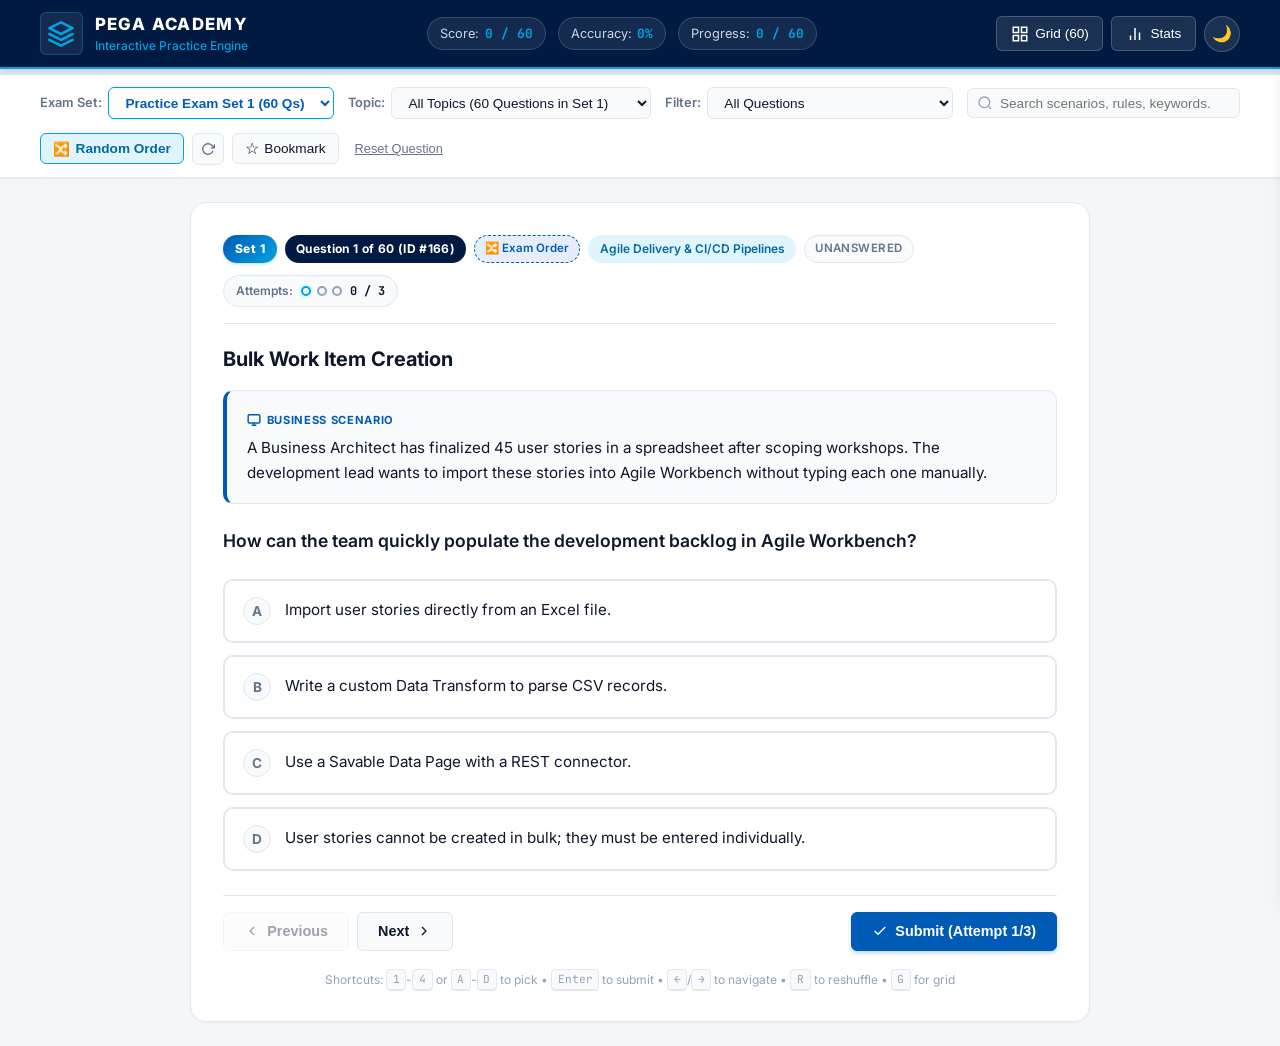
==== index.html @ 8a3ea4ff "feat: complete 240-question Pega practice exam engine with 4 mock sets and offline PWA support" ====
<!DOCTYPE html>
<html lang="en">
<head>
  <meta charset="UTF-8">
  <meta name="viewport" content="width=device-width, initial-scale=1.0">
  <title>Pega Academy Practice Exam - Interactive Scenarios & Knowledge Checks</title>
  <meta name="description" content="Interactive Pega Academy scenario-based practice questions with 3-attempt progressive feedback and detailed architectural explanations.">
  <meta name="theme-color" content="#001a41">
  <meta name="apple-mobile-web-app-capable" content="yes">
  <meta name="apple-mobile-web-app-status-bar-style" content="black-translucent">
  <meta name="apple-mobile-web-app-title" content="Pega Exam">
  <link rel="manifest" href="manifest.json">
  <link rel="icon" type="image/svg+xml" href="icons/icon.svg">
  <link rel="icon" type="image/png" sizes="192x192" href="icons/icon-192.png">
  <link rel="apple-touch-icon" href="icons/apple-touch-icon.png">
  <link rel="preconnect" href="https://fonts.googleapis.com">
  <link rel="preconnect" href="https://fonts.gstatic.com" crossorigin>
  <link href="https://fonts.googleapis.com/css2?family=Inter:wght@400;500;600;700;800&family=JetBrains+Mono:wght@500;600&display=swap" rel="stylesheet">
  <link rel="stylesheet" href="styles.css">
</head>
<body class="theme-light">
  <!-- Top Navigation Header -->
  <header class="app-header">
    <div class="header-container">
      <div class="brand">
        <div class="brand-logo">
          <svg width="28" height="28" viewBox="0 0 24 24" fill="none" stroke="currentColor" stroke-width="2.2" stroke-linecap="round" stroke-linejoin="round">
            <polygon points="12 2 2 7 12 12 22 7 12 2"></polygon>
            <polyline points="2 17 12 22 22 17"></polyline>
            <polyline points="2 12 12 17 22 12"></polyline>
          </svg>
        </div>
        <div class="brand-text">
          <span class="brand-title">PEGA ACADEMY</span>
          <span class="brand-subtitle">Interactive Practice Engine</span>
        </div>
      </div>

      <div class="header-center">
        <!-- Quick stats -->
        <div class="stat-pill" title="Total Score">
          <span class="stat-label">Score:</span>
          <span class="stat-value" id="header-score">0 / 0</span>
        </div>
        <div class="stat-pill" title="Accuracy Rate">
          <span class="stat-label">Accuracy:</span>
          <span class="stat-value" id="header-accuracy">0%</span>
        </div>
        <div class="stat-pill" title="Questions Answered">
          <span class="stat-label">Progress:</span>
          <span class="stat-value" id="header-progress">0 / 60</span>
        </div>
      </div>

      <div class="header-actions">
        <button id="btn-install-app" class="btn-icon btn-install-app" title="Install Pega Exam as App" style="display: none;">
          <svg width="18" height="18" viewBox="0 0 24 24" fill="none" stroke="currentColor" stroke-width="2">
            <path d="M21 15v4a2 2 0 0 1-2 2H5a2 2 0 0 1-2-2v-4"></path>
            <polyline points="7 10 12 15 17 10"></polyline>
            <line x1="12" y1="15" x2="12" y2="3"></line>
          </svg>
          <span class="btn-text">Install App</span>
        </button>

        <button id="btn-grid-toggle" class="btn-icon" title="View Question Grid (Navigator)">
          <svg width="18" height="18" viewBox="0 0 24 24" fill="none" stroke="currentColor" stroke-width="2">
            <rect x="3" y="3" width="7" height="7"></rect>
            <rect x="14" y="3" width="7" height="7"></rect>
            <rect x="14" y="14" width="7" height="7"></rect>
            <rect x="3" y="14" width="7" height="7"></rect>
          </svg>
          <span class="btn-text" id="grid-btn-text">Grid (60)</span>
        </button>

        <button id="btn-summary-toggle" class="btn-icon" title="View Scorecard & Mastery Breakdown">
          <svg width="18" height="18" viewBox="0 0 24 24" fill="none" stroke="currentColor" stroke-width="2">
            <path d="M18 20V10"></path>
            <path d="M12 20V4"></path>
            <path d="M6 20v-6"></path>
          </svg>
          <span class="btn-text">Stats</span>
        </button>

        <button id="btn-theme-toggle" class="btn-icon-circle" title="Toggle Dark/Light Mode">
          <span id="theme-icon">🌙</span>
        </button>
      </div>
    </div>
  </header>

  <!-- Progress Bar Strip -->
  <div class="progress-strip-wrapper">
    <div class="progress-bar-container">
      <div class="progress-segment correct" id="pbar-correct" style="width: 0%"></div>
      <div class="progress-segment in-progress" id="pbar-in-progress" style="width: 0%"></div>
      <div class="progress-segment revealed" id="pbar-revealed" style="width: 0%"></div>
    </div>
  </div>

  <!-- Filter & Controls Toolbar -->
  <div class="toolbar-section">
    <div class="toolbar-container">
      <div class="filter-group exam-set-filter-group">
        <label for="exam-set-select" class="filter-label">Exam Set:</label>
        <select id="exam-set-select" class="dropdown-filter exam-set-dropdown" title="Select between 4 balanced 60-question mock exams or all 240 questions">
          <option value="1">Practice Exam Set 1 (60 Qs)</option>
          <option value="2">Practice Exam Set 2 (60 Qs)</option>
          <option value="3">Practice Exam Set 3 (60 Qs)</option>
          <option value="4">Practice Exam Set 4 (60 Qs)</option>
          <option value="all">All Practice Bank (240 Qs)</option>
        </select>
      </div>

      <div class="filter-group">
        <label for="category-select" class="filter-label">Topic:</label>
        <select id="category-select" class="dropdown-filter">
          <option value="all">All Topics (60 Questions)</option>
        </select>
      </div>

      <div class="filter-group">
        <label for="status-filter" class="filter-label">Filter:</label>
        <select id="status-filter" class="dropdown-filter">
          <option value="all">All Questions</option>
          <option value="unanswered">Unanswered</option>
          <option value="in_progress">In Progress (Attempts remaining)</option>
          <option value="correct">Solved Correctly</option>
          <option value="revealed">Revealed (3 Failed Attempts)</option>
          <option value="bookmarked">Bookmarked (★)</option>
        </select>
      </div>

      <div class="search-box">
        <svg class="search-icon" width="16" height="16" viewBox="0 0 24 24" fill="none" stroke="currentColor" stroke-width="2">
          <circle cx="11" cy="11" r="8"></circle>
          <line x1="21" y1="21" x2="16.65" y2="16.65"></line>
        </svg>
        <input type="text" id="search-input" placeholder="Search scenarios, rules, keywords...">
        <button id="search-clear" class="btn-clear" style="display: none;">&times;</button>
      </div>

      <div class="toolbar-buttons">
        <button id="btn-shuffle-toggle" class="btn-shuffle active" title="Toggle between Random Exam Order and Original Topic Order">
          <span class="shuffle-icon">🔀</span> <span id="shuffle-btn-text">Random Order</span>
        </button>
        <button id="btn-reshuffle" class="btn-reshuffle" title="Generate a fresh random exam order">
          <svg width="14" height="14" viewBox="0 0 24 24" fill="none" stroke="currentColor" stroke-width="2.3">
            <polyline points="23 4 23 10 17 10"></polyline>
            <path d="M20.49 15a9 9 0 1 1-2.12-9.36L23 10"></path>
          </svg>
        </button>
        <button id="btn-bookmark" class="btn-bookmark" title="Bookmark this question for review">
          <span class="bookmark-star">☆</span> Bookmark
        </button>
        <button id="btn-reset-q" class="btn-text-only" title="Reset this question's attempts">
          Reset Question
        </button>
      </div>
    </div>
  </div>

  <!-- Main Question Content Area -->
  <main class="main-content">
    <div class="content-container">

      <!-- Question Card -->
      <article class="question-card" id="question-card">
        <!-- Question Meta Header -->
        <div class="card-meta-header">
          <div class="meta-left">
            <span class="set-badge" id="q-set-badge">Set 1</span>
            <span class="q-badge" id="q-index-badge">Question 1 of 60</span>
            <span class="order-badge" id="q-order-badge" title="Current Ordering Mode">🔀 Exam Order</span>
            <span class="category-pill" id="q-category-pill">Pega Modularity</span>
            <span class="status-pill status-unanswered" id="q-status-pill">Unanswered</span>
          </div>

          <div class="meta-right">
            <!-- Attempts Counter Component -->
            <div class="attempts-tracker" id="attempts-tracker" title="You have up to 3 attempts before the correct answer is revealed">
              <span class="attempts-text">Attempts:</span>
              <div class="attempts-dots">
                <span class="dot" id="dot-1" title="Attempt 1"></span>
                <span class="dot" id="dot-2" title="Attempt 2"></span>
                <span class="dot" id="dot-3" title="Attempt 3"></span>
              </div>
              <span class="attempts-count-text" id="attempts-count-text">0 / 3</span>
            </div>
          </div>
        </div>

        <!-- Scenario Title -->
        <h2 class="scenario-title" id="scenario-title">Scenario 1: Business Logic Update</h2>

        <!-- Scenario Context Box (if available) -->
        <div class="scenario-box" id="scenario-box">
          <div class="scenario-badge">
            <svg width="14" height="14" viewBox="0 0 24 24" fill="none" stroke="currentColor" stroke-width="2.5">
              <rect x="2" y="3" width="20" height="14" rx="2" ry="2"></rect>
              <line x1="8" y1="21" x2="16" y2="21"></line>
              <line x1="12" y1="17" x2="12" y2="21"></line>
            </svg>
            BUSINESS SCENARIO
          </div>
          <p class="scenario-text" id="scenario-text"></p>
        </div>

        <!-- Question Text -->
        <div class="question-prompt-box">
          <p class="question-text" id="question-text"></p>
        </div>

        <!-- Options Container -->
        <div class="options-container" id="options-container">
          <!-- Dynamic Option Cards generated by JS -->
        </div>

        <!-- Feedback Banner Area (Shown after submit) -->
        <div class="feedback-banner" id="feedback-banner" style="display: none;">
          <div class="feedback-icon" id="feedback-icon"></div>
          <div class="feedback-content">
            <div class="feedback-title" id="feedback-title"></div>
            <div class="feedback-message" id="feedback-message"></div>
          </div>
        </div>

        <!-- Explanation Card (Shown on correct or after 3 failed attempts) -->
        <div class="explanation-card" id="explanation-card" style="display: none;">
          <div class="explanation-header">
            <div class="explanation-badge">
              <svg width="16" height="16" viewBox="0 0 24 24" fill="none" stroke="currentColor" stroke-width="2">
                <circle cx="12" cy="12" r="10"></circle>
                <line x1="12" y1="16" x2="12" y2="12"></line>
                <line x1="12" y1="8" x2="12.01" y2="8"></line>
              </svg>
              PEGA CONCEPT & EXAM EXPLANATION
            </div>
            <div class="correct-answer-pill" id="exp-correct-answer-pill">
              <strong>Correct Answer:</strong> <span id="exp-correct-answer-text"></span>
            </div>
          </div>
          <div class="explanation-body">
            <p id="explanation-text"></p>
          </div>
        </div>

        <!-- Bottom Action Bar -->
        <div class="card-footer-actions">
          <div class="footer-left">
            <button id="btn-prev" class="btn btn-secondary">
              <svg width="16" height="16" viewBox="0 0 24 24" fill="none" stroke="currentColor" stroke-width="2">
                <polyline points="15 18 9 12 15 6"></polyline>
              </svg>
              Previous
            </button>
            <button id="btn-next" class="btn btn-secondary">
              Next
              <svg width="16" height="16" viewBox="0 0 24 24" fill="none" stroke="currentColor" stroke-width="2">
                <polyline points="9 18 15 12 9 6"></polyline>
              </svg>
            </button>
          </div>

          <div class="footer-right">
            <button id="btn-submit" class="btn btn-primary">
              <svg width="16" height="16" viewBox="0 0 24 24" fill="none" stroke="currentColor" stroke-width="2">
                <polyline points="20 6 9 17 4 12"></polyline>
              </svg>
              Submit Answer
            </button>
          </div>
        </div>

        <!-- Keyboard Hint -->
        <div class="keyboard-hint">
          <span>Shortcuts: <kbd>1</kbd>-<kbd>4</kbd> or <kbd>A</kbd>-<kbd>D</kbd> to pick &bull; <kbd>Enter</kbd> to submit &bull; <kbd>&larr;</kbd>/<kbd>&rarr;</kbd> to navigate &bull; <kbd>R</kbd> to reshuffle &bull; <kbd>G</kbd> for grid</span>
        </div>
      </article>

    </div>
  </main>

  <!-- Question Grid Drawer (Navigator) -->
  <div class="drawer-backdrop" id="drawer-backdrop"></div>
  <aside class="question-drawer" id="question-drawer">
    <div class="drawer-header">
      <div class="drawer-title-group">
        <h3>Question Navigator</h3>
        <span class="drawer-count" id="drawer-filter-count">Showing 60 of 60</span>
      </div>
      <button class="drawer-close" id="drawer-close">&times;</button>
    </div>

    <!-- Quick Legend -->
    <div class="drawer-legend">
      <span class="legend-item"><span class="legend-dot unanswered"></span> Unanswered</span>
      <span class="legend-item"><span class="legend-dot in-progress"></span> In Progress</span>
      <span class="legend-item"><span class="legend-dot correct"></span> Correct</span>
      <span class="legend-item"><span class="legend-dot revealed"></span> Revealed (3 failed)</span>
      <span class="legend-item"><span class="legend-dot bookmarked"></span> Bookmarked</span>
    </div>

    <!-- Drawer Filter Tabs -->
    <div class="drawer-tabs">
      <button class="tab-btn active" data-tab="all">All</button>
      <button class="tab-btn" data-tab="unanswered">Unanswered</button>
      <button class="tab-btn" data-tab="correct">Correct</button>
      <button class="tab-btn" data-tab="revealed">Revealed</button>
      <button class="tab-btn" data-tab="bookmarked">Bookmarked</button>
    </div>

    <!-- Grid Container -->
    <div class="grid-scroll-area">
      <div class="questions-grid" id="questions-grid">
        <!-- 212 buttons rendered by JS -->
      </div>
    </div>
  </aside>

  <!-- Scorecard / Stats Modal -->
  <div class="modal-backdrop" id="modal-backdrop" style="display: none;">
    <div class="modal-card">
      <div class="modal-header">
        <h3>Exam Performance & Topic Mastery</h3>
        <button class="modal-close" id="modal-close">&times;</button>
      </div>

      <div class="modal-body">
        <!-- Big Stat Cards -->
        <div class="stats-overview-grid">
          <div class="overview-card total">
            <span class="num" id="stat-total-q">60</span>
            <span class="lbl" id="stat-total-lbl">Set 1 Questions</span>
          </div>
          <div class="overview-card correct-1">
            <span class="num" id="stat-first-try">0</span>
            <span class="lbl">Mastered (1st Try)</span>
          </div>
          <div class="overview-card correct-2">
            <span class="num" id="stat-subseq-try">0</span>
            <span class="lbl">Solved (2nd/3rd Try)</span>
          </div>
          <div class="overview-card revealed">
            <span class="num" id="stat-revealed">0</span>
            <span class="lbl">Revealed (3 Failed)</span>
          </div>
        </div>

        <!-- Exam Set Pass/Fail Banner -->
        <div class="exam-status-card" id="exam-status-card">
          <div class="exam-status-left">
            <span class="exam-status-tag" id="exam-status-tag">Practice Exam Status</span>
            <h4 class="exam-status-title" id="exam-status-title">Passing Target: 65% (39 / 60 Correct)</h4>
            <p class="exam-status-desc" id="exam-status-desc">Score 39 or more correct answers to meet standard Pega certification passing threshold.</p>
          </div>
          <div class="exam-status-badge" id="exam-status-badge">In Progress</div>
        </div>

        <!-- 4-Set Exam Performance Matrix -->
        <div class="sets-performance-section">
          <h4>4 Practice Exam Sets Overview</h4>
          <div class="sets-matrix-grid" id="sets-matrix-grid">
            <!-- Dynamically populated Set 1, 2, 3, 4 cards -->
          </div>
        </div>

        <!-- Topic Mastery Table -->
        <div class="topic-mastery-section">
          <h4>Performance by Pega Knowledge Area</h4>
          <div class="topic-list" id="topic-mastery-list">
            <!-- Rendered by JS -->
          </div>
        </div>

        <!-- Modal Actions -->
        <div class="modal-actions-footer">
          <button id="btn-reset-all" class="btn btn-danger">Reset All Progress</button>
          <button id="btn-close-modal" class="btn btn-secondary">Close</button>
        </div>
      </div>
    </div>
  </div>

  <!-- Notification Toast -->
  <div class="toast-container" id="toast-container"></div>

  <!-- Load Questions Data and App Logic -->
  <script src="data.js"></script>
  <script src="app.js"></script>
</body>
</html>
---- styles.css ----
/* Pega Academy Practice Exam - Modern Design System */
:root {
  --pega-navy: #001a41;
  --pega-blue: #005bb7;
  --pega-blue-hover: #004691;
  --pega-cyan: #00a3e0;
  --pega-cyan-soft: #e0f4fc;
  --accent-green: #10b981;
  --accent-green-soft: #d1fae5;
  --accent-green-border: #34d399;
  --accent-amber: #f59e0b;
  --accent-amber-soft: #fef3c7;
  --accent-amber-border: #fcd34d;
  --accent-red: #ef4444;
  --accent-red-soft: #fee2e2;
  --accent-red-border: #fca5a5;

  --bg-page: #f4f6fa;
  --bg-card: #ffffff;
  --bg-subtle: #f8fafc;
  --border-subtle: #e2e8f0;
  --border-focus: #005bb7;

  --text-main: #0f172a;
  --text-muted: #64748b;
  --text-light: #94a3b8;
  --text-inverse: #ffffff;

  --shadow-sm: 0 1px 2px 0 rgb(0 0 0 / 0.05);
  --shadow-md: 0 4px 6px -1px rgb(0 0 0 / 0.08), 0 2px 4px -2px rgb(0 0 0 / 0.06);
  --shadow-lg: 0 10px 15px -3px rgb(0 0 0 / 0.1), 0 4px 6px -4px rgb(0 0 0 / 0.08);

  --radius-sm: 6px;
  --radius-md: 10px;
  --radius-lg: 16px;
  --radius-full: 9999px;
  --transition: all 0.2s cubic-bezier(0.4, 0, 0.2, 1);
}

body.theme-dark {
  --pega-navy: #0b1120;
  --pega-blue: #2563eb;
  --pega-blue-hover: #3b82f6;
  --pega-cyan: #38bdf8;
  --pega-cyan-soft: rgba(56, 189, 248, 0.12);
  --accent-green: #10b981;
  --accent-green-soft: rgba(16, 185, 129, 0.15);
  --accent-green-border: rgba(16, 185, 129, 0.4);
  --accent-amber: #fbbf24;
  --accent-amber-soft: rgba(251, 191, 36, 0.15);
  --accent-amber-border: rgba(251, 191, 36, 0.4);
  --accent-red: #f87171;
  --accent-red-soft: rgba(248, 113, 113, 0.15);
  --accent-red-border: rgba(248, 113, 113, 0.4);

  --bg-page: #0f172a;
  --bg-card: #1e293b;
  --bg-subtle: #192233;
  --border-subtle: #334155;
  --border-focus: #38bdf8;

  --text-main: #f8fafc;
  --text-muted: #94a3b8;
  --text-light: #64748b;
  --text-inverse: #ffffff;

  --shadow-sm: 0 1px 3px 0 rgb(0 0 0 / 0.4);
  --shadow-md: 0 4px 8px -1px rgb(0 0 0 / 0.5);
  --shadow-lg: 0 12px 24px -4px rgb(0 0 0 / 0.6);
}

/* Reset & Base */
* {
  box-sizing: border-box;
  margin: 0;
  padding: 0;
}

body {
  font-family: 'Inter', system-ui, -apple-system, BlinkMacSystemFont, 'Segoe UI', Roboto, sans-serif;
  background-color: var(--bg-page);
  color: var(--text-main);
  line-height: 1.5;
  min-height: 100vh;
  display: flex;
  flex-direction: column;
  transition: background-color 0.3s ease, color 0.3s ease;
  -webkit-font-smoothing: antialiased;
}

/* Header */
.app-header {
  background: var(--pega-navy);
  color: var(--text-inverse);
  padding: 0.75rem 1.5rem;
  border-bottom: 2px solid var(--pega-cyan);
  box-shadow: var(--shadow-md);
  position: sticky;
  top: 0;
  z-index: 40;
}

.header-container {
  max-width: 1200px;
  margin: 0 auto;
  display: flex;
  align-items: center;
  justify-content: space-between;
  gap: 1rem;
}

.brand {
  display: flex;
  align-items: center;
  gap: 0.75rem;
  cursor: pointer;
  user-select: none;
}

.brand-logo {
  color: var(--pega-cyan);
  display: flex;
  align-items: center;
  justify-content: center;
  background: rgba(255, 255, 255, 0.08);
  padding: 0.4rem;
  border-radius: var(--radius-sm);
  border: 1px solid rgba(0, 163, 224, 0.3);
}

.brand-text {
  display: flex;
  flex-direction: column;
}

.brand-title {
  font-size: 1.05rem;
  font-weight: 800;
  letter-spacing: 0.08em;
  color: #ffffff;
}

.brand-subtitle {
  font-size: 0.75rem;
  color: var(--pega-cyan);
  font-weight: 500;
}

.header-center {
  display: flex;
  align-items: center;
  gap: 0.75rem;
}

.stat-pill {
  background: rgba(255, 255, 255, 0.08);
  border: 1px solid rgba(255, 255, 255, 0.15);
  padding: 0.35rem 0.75rem;
  border-radius: var(--radius-full);
  font-size: 0.8rem;
  display: flex;
  gap: 0.35rem;
  align-items: center;
}

.stat-label {
  color: #cbd5e1;
}

.stat-value {
  font-weight: 700;
  color: var(--pega-cyan);
  font-family: 'JetBrains Mono', monospace;
}

.header-actions {
  display: flex;
  align-items: center;
  gap: 0.5rem;
}

.btn-icon {
  background: rgba(255, 255, 255, 0.1);
  color: #ffffff;
  border: 1px solid rgba(255, 255, 255, 0.2);
  padding: 0.45rem 0.85rem;
  border-radius: var(--radius-sm);
  display: flex;
  align-items: center;
  gap: 0.4rem;
  font-size: 0.85rem;
  font-weight: 500;
  cursor: pointer;
  transition: var(--transition);
}

.btn-icon:hover {
  background: rgba(255, 255, 255, 0.2);
  border-color: var(--pega-cyan);
}

.btn-install-app {
  background: linear-gradient(135deg, rgba(0, 163, 224, 0.2), rgba(16, 185, 129, 0.2));
  border: 1px solid var(--pega-cyan);
  color: #38bdf8;
  font-weight: 600;
}

.btn-install-app:hover {
  background: linear-gradient(135deg, rgba(0, 163, 224, 0.4), rgba(16, 185, 129, 0.35));
  border-color: #38bdf8;
  color: #ffffff;
}

.btn-icon-circle {
  background: rgba(255, 255, 255, 0.1);
  color: #ffffff;
  border: 1px solid rgba(255, 255, 255, 0.2);
  width: 36px;
  height: 36px;
  border-radius: var(--radius-full);
  display: flex;
  align-items: center;
  justify-content: center;
  font-size: 1rem;
  cursor: pointer;
  transition: var(--transition);
}

.btn-icon-circle:hover {
  background: rgba(255, 255, 255, 0.2);
  border-color: var(--pega-cyan);
}

/* Progress Strip */
.progress-strip-wrapper {
  background: var(--bg-card);
  border-bottom: 1px solid var(--border-subtle);
  height: 6px;
  width: 100%;
}

.progress-bar-container {
  height: 100%;
  display: flex;
  width: 100%;
  background: var(--border-subtle);
}

.progress-segment {
  height: 100%;
  transition: width 0.3s ease;
}

.progress-segment.correct {
  background: var(--accent-green);
}

.progress-segment.in-progress {
  background: var(--accent-amber);
}

.progress-segment.revealed {
  background: var(--accent-red);
}

/* Toolbar */
.toolbar-section {
  background: var(--bg-card);
  border-bottom: 1px solid var(--border-subtle);
  padding: 0.75rem 1.5rem;
  box-shadow: var(--shadow-sm);
}

.toolbar-container {
  max-width: 1200px;
  margin: 0 auto;
  display: flex;
  flex-wrap: wrap;
  align-items: center;
  justify-content: space-between;
  gap: 0.85rem;
}

.filter-group {
  display: flex;
  align-items: center;
  gap: 0.4rem;
}

.filter-label {
  font-size: 0.8rem;
  font-weight: 600;
  color: var(--text-muted);
}

.dropdown-filter {
  background: var(--bg-subtle);
  color: var(--text-main);
  border: 1px solid var(--border-subtle);
  border-radius: var(--radius-sm);
  padding: 0.4rem 0.75rem;
  font-size: 0.85rem;
  outline: none;
  cursor: pointer;
  transition: var(--transition);
  max-width: 260px;
}

.exam-set-dropdown {
  border-color: var(--pega-cyan);
  font-weight: 700;
  color: var(--pega-blue);
  background: var(--bg-card);
  box-shadow: 0 1px 2px rgba(0, 163, 224, 0.15);
}

body.theme-dark .exam-set-dropdown {
  color: var(--pega-cyan);
  background: var(--bg-subtle);
  border-color: #0284c7;
}

.dropdown-filter:focus {
  border-color: var(--border-focus);
}

.search-box {
  position: relative;
  display: flex;
  align-items: center;
  flex: 1;
  min-width: 220px;
  max-width: 380px;
}

.search-icon {
  position: absolute;
  left: 10px;
  color: var(--text-light);
  pointer-events: none;
}

.search-box input {
  width: 100%;
  background: var(--bg-subtle);
  color: var(--text-main);
  border: 1px solid var(--border-subtle);
  border-radius: var(--radius-sm);
  padding: 0.4rem 1.8rem 0.4rem 2rem;
  font-size: 0.85rem;
  outline: none;
  transition: var(--transition);
}

.search-box input:focus {
  border-color: var(--border-focus);
  background: var(--bg-card);
}

.btn-clear {
  position: absolute;
  right: 8px;
  background: none;
  border: none;
  color: var(--text-light);
  cursor: pointer;
  font-size: 1.1rem;
  line-height: 1;
}

.toolbar-buttons {
  display: flex;
  align-items: center;
  gap: 0.5rem;
}

.btn-shuffle {
  background: var(--bg-subtle);
  border: 1px solid var(--border-subtle);
  color: var(--text-muted);
  padding: 0.4rem 0.75rem;
  border-radius: var(--radius-sm);
  font-size: 0.85rem;
  font-weight: 600;
  cursor: pointer;
  display: flex;
  align-items: center;
  gap: 0.35rem;
  transition: var(--transition);
}

.btn-shuffle:hover {
  background: var(--bg-card);
  border-color: var(--pega-cyan);
}

.btn-shuffle.active {
  background: var(--pega-cyan-soft);
  border-color: var(--pega-cyan);
  color: #0369a1;
}

body.theme-dark .btn-shuffle.active {
  background: rgba(56, 189, 248, 0.15);
  border-color: var(--pega-cyan);
  color: #38bdf8;
}

.btn-reshuffle {
  background: var(--bg-subtle);
  border: 1px solid var(--border-subtle);
  color: var(--text-muted);
  width: 32px;
  height: 32px;
  border-radius: var(--radius-sm);
  display: flex;
  align-items: center;
  justify-content: center;
  cursor: pointer;
  transition: var(--transition);
}

.btn-reshuffle:hover {
  color: var(--pega-blue);
  border-color: var(--pega-cyan);
  background: var(--bg-card);
}

.btn-reshuffle:active svg {
  transform: rotate(180deg);
  transition: transform 0.2s ease;
}

body.theme-dark .btn-reshuffle:hover {
  color: var(--pega-cyan);
}

.btn-bookmark {
  background: var(--bg-subtle);
  border: 1px solid var(--border-subtle);
  color: var(--text-main);
  padding: 0.4rem 0.75rem;
  border-radius: var(--radius-sm);
  font-size: 0.85rem;
  font-weight: 500;
  cursor: pointer;
  display: flex;
  align-items: center;
  gap: 0.35rem;
  transition: var(--transition);
}

.btn-bookmark.bookmarked {
  background: #fef3c7;
  border-color: #f59e0b;
  color: #b45309;
}

body.theme-dark .btn-bookmark.bookmarked {
  background: rgba(245, 158, 11, 0.2);
  border-color: #f59e0b;
  color: #fbbf24;
}

.bookmark-star {
  font-size: 1rem;
  line-height: 1;
}

.btn-text-only {
  background: none;
  border: none;
  color: var(--text-muted);
  font-size: 0.8rem;
  cursor: pointer;
  text-decoration: underline;
  padding: 0.3rem 0.5rem;
}

.btn-text-only:hover {
  color: var(--accent-red);
}

/* Main Content Area */
.main-content {
  flex: 1;
  padding: 1.5rem;
  display: flex;
  justify-content: center;
}

.content-container {
  width: 100%;
  max-width: 900px;
}

/* Question Card */
.question-card {
  background: var(--bg-card);
  border: 1px solid var(--border-subtle);
  border-radius: var(--radius-lg);
  box-shadow: var(--shadow-sm);
  padding: 2rem;
  position: relative;
  transition: var(--transition);
}

.card-meta-header {
  display: flex;
  flex-wrap: wrap;
  align-items: center;
  justify-content: space-between;
  gap: 0.75rem;
  margin-bottom: 1.25rem;
  padding-bottom: 1rem;
  border-bottom: 1px solid var(--border-subtle);
}

.meta-left {
  display: flex;
  flex-wrap: wrap;
  align-items: center;
  gap: 0.5rem;
}

.set-badge {
  background: linear-gradient(135deg, #005bb7, #00a3e0);
  color: #ffffff;
  padding: 0.3rem 0.75rem;
  border-radius: var(--radius-full);
  font-size: 0.75rem;
  font-weight: 800;
  letter-spacing: 0.04em;
  box-shadow: 0 1px 3px rgba(0, 91, 183, 0.25);
  display: inline-flex;
  align-items: center;
}

.q-badge {
  background: var(--pega-navy);
  color: #ffffff;
  padding: 0.3rem 0.65rem;
  border-radius: var(--radius-full);
  font-size: 0.75rem;
  font-weight: 700;
  letter-spacing: 0.03em;
}

body.theme-dark .q-badge {
  background: var(--pega-blue);
}

.order-badge {
  background: rgba(0, 91, 183, 0.1);
  border: 1px dashed var(--pega-blue);
  color: var(--pega-blue);
  padding: 0.28rem 0.65rem;
  border-radius: var(--radius-full);
  font-size: 0.72rem;
  font-weight: 600;
  display: inline-flex;
  align-items: center;
  gap: 0.3rem;
}

body.theme-dark .order-badge {
  background: rgba(56, 189, 248, 0.12);
  border-color: var(--pega-cyan);
  color: var(--pega-cyan);
}

.category-pill {
  background: var(--pega-cyan-soft);
  color: #0369a1;
  padding: 0.3rem 0.7rem;
  border-radius: var(--radius-full);
  font-size: 0.75rem;
  font-weight: 600;
}

body.theme-dark .category-pill {
  color: #38bdf8;
}

.status-pill {
  padding: 0.3rem 0.65rem;
  border-radius: var(--radius-full);
  font-size: 0.72rem;
  font-weight: 600;
  text-transform: uppercase;
  letter-spacing: 0.04em;
}

.status-unanswered {
  background: var(--bg-subtle);
  color: var(--text-muted);
  border: 1px solid var(--border-subtle);
}

.status-in-progress {
  background: var(--accent-amber-soft);
  color: #92400e;
  border: 1px solid var(--accent-amber-border);
}

.status-correct {
  background: var(--accent-green-soft);
  color: #065f46;
  border: 1px solid var(--accent-green-border);
}

.status-revealed {
  background: var(--accent-red-soft);
  color: #991b1b;
  border: 1px solid var(--accent-red-border);
}

/* Attempts Tracker Component */
.attempts-tracker {
  display: flex;
  align-items: center;
  gap: 0.5rem;
  background: var(--bg-subtle);
  border: 1px solid var(--border-subtle);
  padding: 0.35rem 0.75rem;
  border-radius: var(--radius-full);
}

.attempts-text {
  font-size: 0.75rem;
  font-weight: 600;
  color: var(--text-muted);
}

.attempts-dots {
  display: flex;
  gap: 0.35rem;
}

.dot {
  width: 10px;
  height: 10px;
  border-radius: 50%;
  border: 2px solid var(--text-light);
  background: transparent;
  transition: var(--transition);
}

.dot.used-fail {
  background: var(--accent-red);
  border-color: var(--accent-red);
}

.dot.used-success {
  background: var(--accent-green);
  border-color: var(--accent-green);
}

.dot.active-now {
  border-color: var(--pega-cyan);
  box-shadow: 0 0 0 2px var(--pega-cyan-soft);
}

.attempts-count-text {
  font-size: 0.75rem;
  font-family: 'JetBrains Mono', monospace;
  font-weight: 700;
  color: var(--text-main);
}

/* Scenario Title */
.scenario-title {
  font-size: 1.25rem;
  font-weight: 700;
  color: var(--text-main);
  margin-bottom: 1rem;
}

/* Scenario Box */
.scenario-box {
  background: var(--bg-subtle);
  border: 1px solid var(--border-subtle);
  border-left: 4px solid var(--pega-blue);
  border-radius: var(--radius-md);
  padding: 1.15rem 1.25rem;
  margin-bottom: 1.5rem;
}

.scenario-badge {
  display: inline-flex;
  align-items: center;
  gap: 0.35rem;
  font-size: 0.7rem;
  font-weight: 700;
  letter-spacing: 0.06em;
  color: var(--pega-blue);
  margin-bottom: 0.5rem;
}

body.theme-dark .scenario-badge {
  color: var(--pega-cyan);
}

.scenario-text {
  font-size: 0.95rem;
  line-height: 1.6;
  color: var(--text-main);
}

/* Question Prompt Box */
.question-prompt-box {
  margin-bottom: 1.5rem;
}

.question-text {
  font-size: 1.1rem;
  font-weight: 600;
  line-height: 1.5;
  color: var(--text-main);
}

/* Options Container */
.options-container {
  display: flex;
  flex-direction: column;
  gap: 0.75rem;
  margin-bottom: 1.5rem;
}

.option-card {
  display: flex;
  align-items: flex-start;
  gap: 0.85rem;
  padding: 1rem 1.15rem;
  background: var(--bg-card);
  border: 2px solid var(--border-subtle);
  border-radius: var(--radius-md);
  cursor: pointer;
  transition: var(--transition);
  user-select: none;
  position: relative;
}

.option-card:hover:not(.locked) {
  border-color: var(--pega-cyan);
  background: var(--bg-subtle);
  transform: translateY(-1px);
}

.option-letter {
  display: flex;
  align-items: center;
  justify-content: center;
  width: 28px;
  height: 28px;
  border-radius: 50%;
  background: var(--bg-subtle);
  border: 1px solid var(--border-subtle);
  font-weight: 700;
  font-size: 0.85rem;
  color: var(--text-muted);
  flex-shrink: 0;
  transition: var(--transition);
}

.option-text {
  flex: 1;
  font-size: 0.95rem;
  line-height: 1.5;
  color: var(--text-main);
  padding-top: 2px;
}

.option-card.selected {
  border-color: var(--pega-blue);
  background: var(--pega-cyan-soft);
  box-shadow: 0 0 0 3px rgba(0, 91, 183, 0.15);
}

.option-card.selected .option-letter {
  background: var(--pega-blue);
  color: #ffffff;
  border-color: var(--pega-blue);
}

/* Attempt Failure Styling on an option */
.option-card.failed-choice {
  border-color: var(--accent-red-border);
  background: var(--accent-red-soft);
  opacity: 0.85;
}

.option-card.failed-choice .option-letter {
  background: var(--accent-red);
  color: #ffffff;
  border-color: var(--accent-red);
}

/* Correct Revealed Styling */
.option-card.correct-answer {
  border-color: var(--accent-green) !important;
  background: var(--accent-green-soft) !important;
  box-shadow: 0 0 0 3px rgba(16, 185, 129, 0.2) !important;
}

.option-card.correct-answer .option-letter {
  background: var(--accent-green) !important;
  color: #ffffff !important;
  border-color: var(--accent-green) !important;
}

.option-card.locked {
  cursor: default;
}

/* Feedback Banner */
.feedback-banner {
  border-radius: var(--radius-md);
  padding: 1.15rem 1.25rem;
  margin-bottom: 1.5rem;
  display: flex;
  align-items: flex-start;
  gap: 0.85rem;
  animation: fadeIn 0.3s ease;
}

@keyframes fadeIn {
  from { opacity: 0; transform: translateY(-6px); }
  to { opacity: 1; transform: translateY(0); }
}

.feedback-banner.success {
  background: var(--accent-green-soft);
  border: 1px solid var(--accent-green-border);
  color: #065f46;
}

body.theme-dark .feedback-banner.success {
  color: #a7f3d0;
}

.feedback-banner.warning {
  background: var(--accent-amber-soft);
  border: 1px solid var(--accent-amber-border);
  color: #92400e;
}

body.theme-dark .feedback-banner.warning {
  color: #fde68a;
}

.feedback-banner.failed {
  background: var(--accent-red-soft);
  border: 1px solid var(--accent-red-border);
  color: #991b1b;
}

body.theme-dark .feedback-banner.failed {
  color: #fca5a5;
}

.feedback-icon {
  font-size: 1.5rem;
  line-height: 1;
  flex-shrink: 0;
}

.feedback-title {
  font-weight: 700;
  font-size: 0.95rem;
  margin-bottom: 0.25rem;
}

.feedback-message {
  font-size: 0.88rem;
  line-height: 1.5;
}

/* Explanation Card */
.explanation-card {
  background: var(--bg-subtle);
  border: 1px solid var(--border-subtle);
  border-left: 5px solid var(--pega-cyan);
  border-radius: var(--radius-md);
  padding: 1.25rem;
  margin-bottom: 1.5rem;
  animation: fadeIn 0.3s ease;
}

.explanation-header {
  display: flex;
  flex-wrap: wrap;
  align-items: center;
  justify-content: space-between;
  gap: 0.5rem;
  margin-bottom: 0.75rem;
  padding-bottom: 0.5rem;
  border-bottom: 1px solid var(--border-subtle);
}

.explanation-badge {
  display: flex;
  align-items: center;
  gap: 0.4rem;
  font-size: 0.75rem;
  font-weight: 700;
  letter-spacing: 0.05em;
  color: var(--pega-blue);
}

body.theme-dark .explanation-badge {
  color: var(--pega-cyan);
}

.correct-answer-pill {
  font-size: 0.85rem;
  color: var(--accent-green);
}

.explanation-body p {
  font-size: 0.95rem;
  line-height: 1.6;
  color: var(--text-main);
}

/* Footer Action Buttons */
.card-footer-actions {
  display: flex;
  align-items: center;
  justify-content: space-between;
  gap: 1rem;
  padding-top: 1rem;
  border-top: 1px solid var(--border-subtle);
}

.footer-left {
  display: flex;
  gap: 0.5rem;
}

.footer-right {
  display: flex;
  gap: 0.5rem;
}

.btn {
  display: inline-flex;
  align-items: center;
  justify-content: center;
  gap: 0.45rem;
  padding: 0.65rem 1.25rem;
  font-size: 0.9rem;
  font-weight: 600;
  border-radius: var(--radius-sm);
  cursor: pointer;
  transition: var(--transition);
  user-select: none;
  border: 1px solid transparent;
}

.btn-primary {
  background: var(--pega-blue);
  color: #ffffff;
  border-color: var(--pega-blue);
  box-shadow: 0 2px 4px rgba(0, 91, 183, 0.25);
}

.btn-primary:hover:not(:disabled) {
  background: var(--pega-blue-hover);
  box-shadow: 0 4px 8px rgba(0, 91, 183, 0.35);
  transform: translateY(-1px);
}

.btn-primary:disabled {
  opacity: 0.5;
  cursor: not-allowed;
}

.btn-secondary {
  background: var(--bg-subtle);
  color: var(--text-main);
  border-color: var(--border-subtle);
}

.btn-secondary:hover:not(:disabled) {
  background: var(--border-subtle);
}

.btn-secondary:disabled {
  opacity: 0.4;
  cursor: not-allowed;
}

.btn-danger {
  background: var(--accent-red);
  color: #ffffff;
}

.btn-danger:hover {
  background: #dc2626;
}

/* Keyboard hint */
.keyboard-hint {
  margin-top: 1.25rem;
  text-align: center;
  font-size: 0.75rem;
  color: var(--text-light);
}

kbd {
  background: var(--bg-subtle);
  border: 1px solid var(--border-subtle);
  border-radius: 4px;
  padding: 0.15rem 0.35rem;
  font-family: 'JetBrains Mono', monospace;
  font-size: 0.7rem;
  box-shadow: 0 1px 0 rgba(0,0,0,0.1);
}

/* Question Grid Drawer */
.drawer-backdrop {
  position: fixed;
  inset: 0;
  background: rgba(15, 23, 42, 0.5);
  backdrop-filter: blur(2px);
  z-index: 50;
  opacity: 0;
  pointer-events: none;
  transition: opacity 0.3s ease;
}

.drawer-backdrop.active {
  opacity: 1;
  pointer-events: auto;
}

.question-drawer {
  position: fixed;
  top: 0;
  right: -420px;
  width: 420px;
  max-width: 90vw;
  height: 100vh;
  background: var(--bg-card);
  box-shadow: var(--shadow-lg);
  z-index: 60;
  display: flex;
  flex-direction: column;
  transition: right 0.3s cubic-bezier(0.4, 0, 0.2, 1);
}

.question-drawer.active {
  right: 0;
}

.drawer-header {
  padding: 1.25rem;
  border-bottom: 1px solid var(--border-subtle);
  display: flex;
  align-items: center;
  justify-content: space-between;
}

.drawer-title-group h3 {
  font-size: 1.1rem;
  font-weight: 700;
  color: var(--text-main);
}

.drawer-count {
  font-size: 0.75rem;
  color: var(--text-muted);
}

.drawer-close {
  background: none;
  border: none;
  font-size: 1.5rem;
  color: var(--text-muted);
  cursor: pointer;
  line-height: 1;
}

.drawer-legend {
  display: flex;
  flex-wrap: wrap;
  gap: 0.6rem;
  padding: 0.75rem 1.25rem;
  background: var(--bg-subtle);
  border-bottom: 1px solid var(--border-subtle);
  font-size: 0.72rem;
}

.legend-item {
  display: flex;
  align-items: center;
  gap: 0.3rem;
  color: var(--text-muted);
}

.legend-dot {
  width: 9px;
  height: 9px;
  border-radius: 50%;
}

.legend-dot.unanswered {
  background: var(--border-subtle);
  border: 1px solid var(--text-light);
}

.legend-dot.in-progress {
  background: var(--accent-amber);
}

.legend-dot.correct {
  background: var(--accent-green);
}

.legend-dot.revealed {
  background: var(--accent-red);
}

.legend-dot.bookmarked {
  background: #f59e0b;
}

.drawer-tabs {
  display: flex;
  padding: 0.5rem 1.25rem;
  gap: 0.35rem;
  border-bottom: 1px solid var(--border-subtle);
  overflow-x: auto;
}

.tab-btn {
  background: none;
  border: none;
  padding: 0.35rem 0.65rem;
  font-size: 0.75rem;
  font-weight: 600;
  border-radius: var(--radius-sm);
  cursor: pointer;
  color: var(--text-muted);
  white-space: nowrap;
  transition: var(--transition);
}

.tab-btn.active {
  background: var(--pega-blue);
  color: #ffffff;
}

.grid-scroll-area {
  flex: 1;
  overflow-y: auto;
  padding: 1.25rem;
}

.questions-grid {
  display: grid;
  grid-template-columns: repeat(auto-fill, minmax(42px, 1fr));
  gap: 0.5rem;
}

.grid-btn {
  width: 42px;
  height: 42px;
  border-radius: var(--radius-sm);
  border: 1px solid var(--border-subtle);
  background: var(--bg-subtle);
  color: var(--text-main);
  font-size: 0.85rem;
  font-weight: 600;
  display: flex;
  align-items: center;
  justify-content: center;
  cursor: pointer;
  position: relative;
  transition: var(--transition);
}

.grid-btn:hover {
  transform: scale(1.05);
  border-color: var(--pega-cyan);
}

.grid-btn.current {
  border: 2px solid var(--pega-cyan) !important;
  box-shadow: 0 0 0 2px var(--pega-cyan-soft);
}

.grid-btn.correct {
  background: var(--accent-green) !important;
  color: #ffffff !important;
  border-color: var(--accent-green) !important;
}

.grid-btn.in-progress {
  background: var(--accent-amber) !important;
  color: #ffffff !important;
  border-color: var(--accent-amber) !important;
}

.grid-btn.revealed {
  background: var(--accent-red) !important;
  color: #ffffff !important;
  border-color: var(--accent-red) !important;
}

.grid-btn.bookmarked::after {
  content: '★';
  position: absolute;
  top: -2px;
  right: 2px;
  font-size: 0.65rem;
  color: #f59e0b;
}

/* Modal */
.modal-backdrop {
  position: fixed;
  inset: 0;
  background: rgba(15, 23, 42, 0.6);
  backdrop-filter: blur(4px);
  z-index: 70;
  display: flex;
  align-items: center;
  justify-content: center;
  padding: 1.5rem;
}

.modal-card {
  background: var(--bg-card);
  border: 1px solid var(--border-subtle);
  border-radius: var(--radius-lg);
  box-shadow: var(--shadow-lg);
  width: 100%;
  max-width: 650px;
  max-height: 85vh;
  display: flex;
  flex-direction: column;
}

.modal-header {
  padding: 1.25rem 1.5rem;
  border-bottom: 1px solid var(--border-subtle);
  display: flex;
  align-items: center;
  justify-content: space-between;
}

.modal-header h3 {
  font-size: 1.15rem;
  font-weight: 700;
  color: var(--text-main);
}

.modal-close {
  background: none;
  border: none;
  font-size: 1.5rem;
  color: var(--text-muted);
  cursor: pointer;
}

.modal-body {
  padding: 1.5rem;
  overflow-y: auto;
  flex: 1;
}

.stats-overview-grid {
  display: grid;
  grid-template-columns: repeat(auto-fit, minmax(130px, 1fr));
  gap: 0.75rem;
  margin-bottom: 1.5rem;
}

.overview-card {
  background: var(--bg-subtle);
  border: 1px solid var(--border-subtle);
  border-radius: var(--radius-md);
  padding: 1rem;
  text-align: center;
  display: flex;
  flex-direction: column;
  gap: 0.25rem;
}

.overview-card .num {
  font-size: 1.5rem;
  font-weight: 800;
  font-family: 'JetBrains Mono', monospace;
}

.overview-card .lbl {
  font-size: 0.75rem;
  color: var(--text-muted);
}

.overview-card.correct-1 .num {
  color: var(--accent-green);
}

.overview-card.correct-2 .num {
  color: var(--accent-amber);
}

.overview-card.revealed .num {
  color: var(--accent-red);
}

/* Exam Status Card in Stats Modal */
.exam-status-card {
  background: var(--bg-subtle);
  border: 1px solid var(--border-subtle);
  border-radius: var(--radius-md);
  padding: 1rem 1.25rem;
  margin-bottom: 1.5rem;
  display: flex;
  align-items: center;
  justify-content: space-between;
  gap: 1rem;
}

.exam-status-card.passing {
  background: rgba(34, 197, 94, 0.08);
  border-color: rgba(34, 197, 94, 0.3);
}

.exam-status-card.failing {
  background: rgba(239, 68, 68, 0.08);
  border-color: rgba(239, 68, 68, 0.3);
}

.exam-status-tag {
  font-size: 0.7rem;
  text-transform: uppercase;
  font-weight: 700;
  letter-spacing: 0.05em;
  color: var(--text-muted);
}

.exam-status-title {
  font-size: 1rem;
  font-weight: 700;
  color: var(--text-main);
  margin: 0.15rem 0;
}

.exam-status-desc {
  font-size: 0.8rem;
  color: var(--text-muted);
  margin: 0;
}

.exam-status-badge {
  padding: 0.4rem 0.85rem;
  border-radius: var(--radius-full);
  font-size: 0.8rem;
  font-weight: 700;
  white-space: nowrap;
}

.exam-status-badge.in-progress {
  background: rgba(245, 158, 11, 0.15);
  color: #b45309;
  border: 1px solid rgba(245, 158, 11, 0.3);
}

body.theme-dark .exam-status-badge.in-progress {
  color: #fbbf24;
}

.exam-status-badge.passed {
  background: rgba(34, 197, 94, 0.15);
  color: #15803d;
  border: 1px solid rgba(34, 197, 94, 0.3);
}

body.theme-dark .exam-status-badge.passed {
  color: #4ade80;
}

.exam-status-badge.failed {
  background: rgba(239, 68, 68, 0.15);
  color: #b91c1c;
  border: 1px solid rgba(239, 68, 68, 0.3);
}

body.theme-dark .exam-status-badge.failed {
  color: #f87171;
}

/* 4-Set Matrix Section */
.sets-performance-section {
  margin-bottom: 1.5rem;
  padding-bottom: 1.25rem;
  border-bottom: 1px solid var(--border-subtle);
}

.sets-performance-section h4 {
  font-size: 0.95rem;
  font-weight: 700;
  margin-bottom: 0.75rem;
  color: var(--text-main);
}

.sets-matrix-grid {
  display: grid;
  grid-template-columns: repeat(auto-fit, minmax(130px, 1fr));
  gap: 0.75rem;
}

.set-matrix-card {
  background: var(--bg-subtle);
  border: 1px solid var(--border-subtle);
  border-radius: var(--radius-md);
  padding: 0.75rem 0.85rem;
  display: flex;
  flex-direction: column;
  gap: 0.3rem;
  cursor: pointer;
  transition: var(--transition);
}

.set-matrix-card:hover {
  border-color: var(--pega-cyan);
  background: var(--bg-card);
}

.set-matrix-card.active-set {
  border-color: var(--pega-blue);
  box-shadow: 0 0 0 2px rgba(0, 91, 183, 0.2);
}

body.theme-dark .set-matrix-card.active-set {
  border-color: var(--pega-cyan);
  box-shadow: 0 0 0 2px rgba(0, 163, 224, 0.25);
}

.set-matrix-header {
  display: flex;
  justify-content: space-between;
  align-items: center;
  font-size: 0.8rem;
  font-weight: 700;
  color: var(--text-main);
}

.set-matrix-score {
  font-size: 1.15rem;
  font-weight: 800;
  font-family: 'JetBrains Mono', monospace;
  color: var(--pega-blue);
}

body.theme-dark .set-matrix-score {
  color: var(--pega-cyan);
}

.set-matrix-status {
  font-size: 0.72rem;
  font-weight: 600;
  color: var(--text-muted);
}

.set-matrix-status.pass {
  color: var(--accent-green);
}

.topic-mastery-section h4 {
  font-size: 0.95rem;
  font-weight: 700;
  margin-bottom: 0.75rem;
  color: var(--text-main);
}

.topic-list {
  display: flex;
  flex-direction: column;
  gap: 0.65rem;
}

.topic-item {
  display: flex;
  flex-direction: column;
  gap: 0.25rem;
}

.topic-meta {
  display: flex;
  justify-content: space-between;
  font-size: 0.8rem;
  color: var(--text-main);
}

.topic-bar-bg {
  background: var(--border-subtle);
  height: 6px;
  border-radius: 3px;
  overflow: hidden;
}

.topic-bar-fill {
  background: var(--pega-cyan);
  height: 100%;
  border-radius: 3px;
  transition: width 0.3s ease;
}

.modal-actions-footer {
  margin-top: 1.5rem;
  display: flex;
  justify-content: space-between;
  gap: 1rem;
  padding-top: 1rem;
  border-top: 1px solid var(--border-subtle);
}

/* Toast Notification */
.toast-container {
  position: fixed;
  bottom: 20px;
  right: 20px;
  z-index: 100;
  display: flex;
  flex-direction: column;
  gap: 0.5rem;
}

.toast {
  background: var(--pega-navy);
  color: #ffffff;
  padding: 0.65rem 1rem;
  border-radius: var(--radius-sm);
  font-size: 0.85rem;
  box-shadow: var(--shadow-md);
  border-left: 4px solid var(--pega-cyan);
  animation: slideIn 0.3s ease;
}

@keyframes slideIn {
  from { transform: translateX(100%); opacity: 0; }
  to { transform: translateX(0); opacity: 1; }
}

/* Responsive queries */
@media (max-width: 768px) {
  .header-center {
    display: none;
  }
  .toolbar-container {
    flex-direction: column;
    align-items: stretch;
  }
  .dropdown-filter, .search-box {
    max-width: 100%;
  }
  .card-footer-actions {
    flex-direction: column-reverse;
    align-items: stretch;
  }
  .footer-left, .footer-right {
    width: 100%;
  }
  .footer-left button, .footer-right button {
    flex: 1;
  }
}
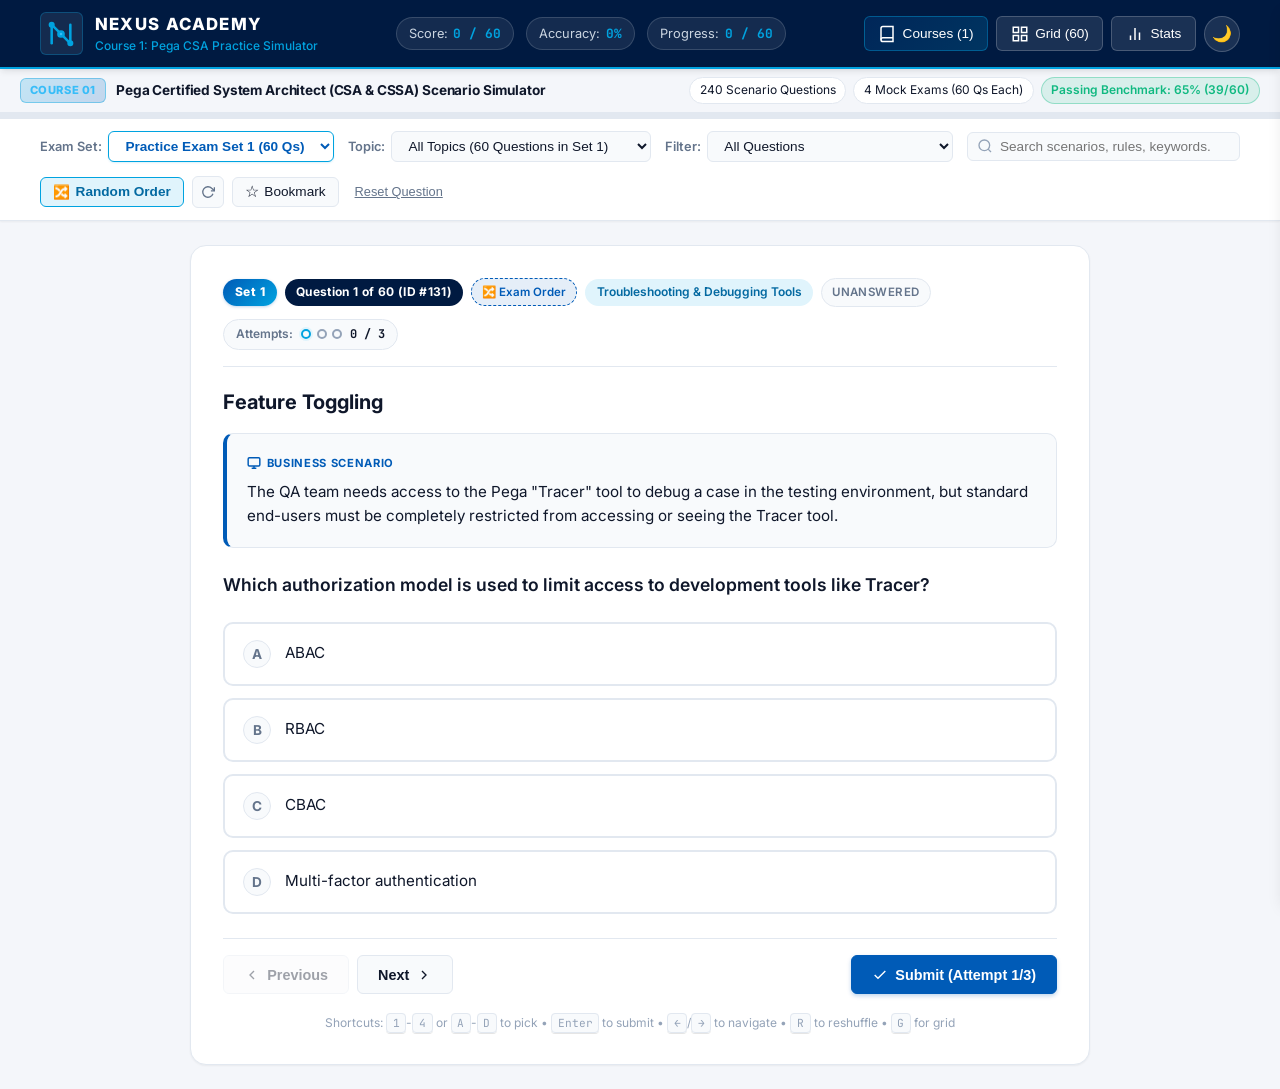
==== commit 79150dca: "feat: transform platform to Nexus Academy with Course 1 (Pega CSA Exam Simulator)" ====
--- a/index.html
+++ b/index.html
@@ -3,12 +3,12 @@
 <head>
   <meta charset="UTF-8">
   <meta name="viewport" content="width=device-width, initial-scale=1.0">
-  <title>Pega Academy Practice Exam - Interactive Scenarios & Knowledge Checks</title>
-  <meta name="description" content="Interactive Pega Academy scenario-based practice questions with 3-attempt progressive feedback and detailed architectural explanations.">
+  <title>Nexus Academy | Pega Certified Practice Exam Simulator (Course 1)</title>
+  <meta name="description" content="Nexus Academy Enterprise Certification Platform. Course 1: Pega Certified System Architect (CSA/CSSA) Exam Simulator with 240 audited scenarios and 4 balanced mock tests.">
   <meta name="theme-color" content="#001a41">
   <meta name="apple-mobile-web-app-capable" content="yes">
   <meta name="apple-mobile-web-app-status-bar-style" content="black-translucent">
-  <meta name="apple-mobile-web-app-title" content="Pega Exam">
+  <meta name="apple-mobile-web-app-title" content="Nexus Academy">
   <link rel="manifest" href="manifest.json">
   <link rel="icon" type="image/svg+xml" href="icons/icon.svg">
   <link rel="icon" type="image/png" sizes="192x192" href="icons/icon-192.png">
@@ -22,17 +22,20 @@
   <!-- Top Navigation Header -->
   <header class="app-header">
     <div class="header-container">
-      <div class="brand">
+      <div class="brand" id="brand-home" title="Nexus Academy - Enterprise Certification Platform">
         <div class="brand-logo">
           <svg width="28" height="28" viewBox="0 0 24 24" fill="none" stroke="currentColor" stroke-width="2.2" stroke-linecap="round" stroke-linejoin="round">
-            <polygon points="12 2 2 7 12 12 22 7 12 2"></polygon>
-            <polyline points="2 17 12 22 22 17"></polyline>
-            <polyline points="2 12 12 17 22 12"></polyline>
+            <line x1="4" y1="20" x2="4" y2="4"></line>
+            <line x1="4" y1="4" x2="20" y2="20"></line>
+            <line x1="20" y1="20" x2="20" y2="4"></line>
+            <circle cx="4" cy="4" r="1.5" fill="currentColor"></circle>
+            <circle cx="20" cy="20" r="1.5" fill="currentColor"></circle>
+            <circle cx="12" cy="12" r="2.2" fill="#38bdf8"></circle>
           </svg>
         </div>
         <div class="brand-text">
-          <span class="brand-title">PEGA ACADEMY</span>
-          <span class="brand-subtitle">Interactive Practice Engine</span>
+          <span class="brand-title">NEXUS ACADEMY</span>
+          <span class="brand-subtitle">Course 1: Pega CSA Practice Simulator</span>
         </div>
       </div>
 
@@ -53,7 +56,15 @@
       </div>
 
       <div class="header-actions">
-        <button id="btn-install-app" class="btn-icon btn-install-app" title="Install Pega Exam as App" style="display: none;">
+        <button id="btn-courses-toggle" class="btn-icon btn-courses-toggle" title="View Nexus Academy Course Catalog">
+          <svg width="18" height="18" viewBox="0 0 24 24" fill="none" stroke="currentColor" stroke-width="2">
+            <path d="M4 19.5A2.5 2.5 0 0 1 6.5 17H20"></path>
+            <path d="M6.5 2H20v20H6.5A2.5 2.5 0 0 1 4 19.5v-15A2.5 2.5 0 0 1 6.5 2z"></path>
+          </svg>
+          <span class="btn-text">Courses (1)</span>
+        </button>
+
+        <button id="btn-install-app" class="btn-icon btn-install-app" title="Install Nexus Academy as App" style="display: none;">
           <svg width="18" height="18" viewBox="0 0 24 24" fill="none" stroke="currentColor" stroke-width="2">
             <path d="M21 15v4a2 2 0 0 1-2 2H5a2 2 0 0 1-2-2v-4"></path>
             <polyline points="7 10 12 15 17 10"></polyline>
@@ -87,6 +98,21 @@
       </div>
     </div>
   </header>
+
+  <!-- Nexus Academy Course 01 Breadcrumb Bar -->
+  <div class="course-bar">
+    <div class="course-bar-container">
+      <div class="course-breadcrumb">
+        <span class="course-badge">COURSE 01</span>
+        <span class="course-name">Pega Certified System Architect (CSA & CSSA) Scenario Simulator</span>
+      </div>
+      <div class="course-meta-tags">
+        <span class="meta-tag">240 Scenario Questions</span>
+        <span class="meta-tag">4 Mock Exams (60 Qs Each)</span>
+        <span class="meta-tag highlight">Passing Benchmark: 65% (39/60)</span>
+      </div>
+    </div>
+  </div>
 
   <!-- Progress Bar Strip -->
   <div class="progress-strip-wrapper">
@@ -381,6 +407,79 @@
     </div>
   </div>
 
+  <!-- Nexus Academy Course Catalog Modal -->
+  <div class="modal-backdrop" id="courses-modal-backdrop" style="display: none;">
+    <div class="modal-card courses-catalog-modal">
+      <div class="modal-header">
+        <div class="courses-modal-header-left">
+          <span class="academy-tag">NEXUS ACADEMY</span>
+          <h3>Course Catalog & Learning Paths</h3>
+        </div>
+        <button class="modal-close" id="courses-modal-close">&times;</button>
+      </div>
+
+      <div class="modal-body">
+        <p class="catalog-intro">Welcome to <strong>Nexus Academy</strong>. Master enterprise software certifications through hands-on scenario engines, 3-attempt progressive feedback, and authentic exam simulations.</p>
+        
+        <div class="course-cards-list">
+          <!-- Course 1 (Active) -->
+          <div class="course-catalog-card active-course">
+            <div class="course-card-top">
+              <span class="course-pill-number">COURSE 01</span>
+              <span class="course-status-pill enrolled">Active • Enrolled</span>
+            </div>
+            <h4 class="course-card-title">Pega Certified System Architect (CSA & CSSA) Scenario Simulator</h4>
+            <p class="course-card-desc">240 audited enterprise scenario questions partitioned across 4 balanced 60-question mock exams matching official Pega certification standards with a 65% passing target.</p>
+            <div class="course-card-stats">
+              <span class="stat-badge">240 Scenario Questions</span>
+              <span class="stat-badge">4 Mock Exams (60 Qs Each)</span>
+              <span class="stat-badge">21 Knowledge Areas</span>
+              <span class="stat-badge">3-Attempt Loop</span>
+              <span class="stat-badge">65% Benchmark</span>
+            </div>
+            <div class="course-card-footer">
+              <button class="btn btn-primary btn-sm" id="btn-continue-course-1">Continue Learning</button>
+            </div>
+          </div>
+
+          <!-- Course 2 (Upcoming) -->
+          <div class="course-catalog-card upcoming-course">
+            <div class="course-card-top">
+              <span class="course-pill-number">COURSE 02</span>
+              <span class="course-status-pill upcoming">Coming Soon</span>
+            </div>
+            <h4 class="course-card-title">Pega Senior System Architect (CSSA) Advanced Architecture</h4>
+            <p class="course-card-desc">Master advanced enterprise patterns: ABAC security read policies, parent/child case locking (Optimistic vs Default), background Queue Processors, and Keyed Data Pages.</p>
+            <div class="course-card-stats">
+              <span class="stat-badge">Advanced Scenarios</span>
+              <span class="stat-badge">Deep Rationale</span>
+              <span class="stat-badge">CSSA Track</span>
+            </div>
+          </div>
+
+          <!-- Course 3 (Upcoming) -->
+          <div class="course-catalog-card upcoming-course">
+            <div class="course-card-top">
+              <span class="course-pill-number">COURSE 03</span>
+              <span class="course-status-pill upcoming">Coming Soon</span>
+            </div>
+            <h4 class="course-card-title">Pega Certified Lead System Architect (LSA) Enterprise Patterns</h4>
+            <p class="course-card-desc">Enterprise Class Structure (ECS) design, multi-application rule resolution hierarchy, Constellation UI DX API architecture, and Deployment Manager quality gates.</p>
+            <div class="course-card-stats">
+              <span class="stat-badge">Enterprise Architecture</span>
+              <span class="stat-badge">ECS Framework</span>
+              <span class="stat-badge">LSA Track</span>
+            </div>
+          </div>
+        </div>
+
+        <div class="modal-actions-footer">
+          <button id="btn-close-courses-modal" class="btn btn-secondary">Close Catalog</button>
+        </div>
+      </div>
+    </div>
+  </div>
+
   <!-- Notification Toast -->
   <div class="toast-container" id="toast-container"></div>
 
--- a/styles.css
+++ b/styles.css
@@ -1571,3 +1571,191 @@
     flex: 1;
   }
 }
+
+/* ==========================================================================
+   Nexus Academy Platform & Course Context Bar
+   ========================================================================== */
+.course-bar {
+  background: var(--bg-surface);
+  border-bottom: 1px solid var(--border-subtle);
+  padding: 0.5rem 1.25rem;
+  font-size: 0.85rem;
+}
+
+.course-bar-container {
+  max-width: 1300px;
+  margin: 0 auto;
+  display: flex;
+  align-items: center;
+  justify-content: space-between;
+  flex-wrap: wrap;
+  gap: 0.75rem;
+}
+
+.course-breadcrumb {
+  display: flex;
+  align-items: center;
+  gap: 0.65rem;
+}
+
+.course-badge {
+  background: linear-gradient(135deg, rgba(0, 163, 224, 0.2), rgba(0, 91, 183, 0.2));
+  border: 1px solid rgba(0, 163, 224, 0.4);
+  color: #38bdf8;
+  font-size: 0.7rem;
+  font-weight: 800;
+  letter-spacing: 0.05em;
+  padding: 0.2rem 0.55rem;
+  border-radius: var(--radius-sm);
+}
+
+.course-name {
+  font-weight: 700;
+  color: var(--text-primary);
+  letter-spacing: -0.01em;
+}
+
+.course-meta-tags {
+  display: flex;
+  align-items: center;
+  gap: 0.45rem;
+  flex-wrap: wrap;
+}
+
+.meta-tag {
+  font-size: 0.75rem;
+  padding: 0.2rem 0.6rem;
+  border-radius: 9999px;
+  background: var(--bg-card);
+  border: 1px solid var(--border-subtle);
+  color: var(--text-secondary);
+}
+
+.meta-tag.highlight {
+  background: rgba(16, 185, 129, 0.12);
+  border-color: rgba(16, 185, 129, 0.35);
+  color: #10b981;
+  font-weight: 600;
+}
+
+/* ==========================================================================
+   Nexus Academy Course Catalog Modal
+   ========================================================================== */
+.courses-catalog-modal {
+  max-width: 760px;
+}
+
+.courses-modal-header-left {
+  display: flex;
+  flex-direction: column;
+  gap: 0.2rem;
+}
+
+.academy-tag {
+  font-size: 0.7rem;
+  font-weight: 800;
+  letter-spacing: 0.1em;
+  color: var(--pega-cyan);
+}
+
+.catalog-intro {
+  color: var(--text-secondary);
+  font-size: 0.9rem;
+  line-height: 1.5;
+  margin-bottom: 1.25rem;
+}
+
+.course-cards-list {
+  display: flex;
+  flex-direction: column;
+  gap: 1rem;
+  margin-bottom: 1.5rem;
+}
+
+.course-catalog-card {
+  border: 1px solid var(--border-subtle);
+  border-radius: var(--radius-md);
+  padding: 1.2rem;
+  background: var(--bg-card);
+  transition: var(--transition);
+}
+
+.course-catalog-card.active-course {
+  border-color: var(--pega-cyan);
+  background: linear-gradient(180deg, var(--bg-card) 0%, rgba(0, 163, 224, 0.04) 100%);
+  box-shadow: 0 4px 18px rgba(0, 163, 224, 0.12);
+}
+
+.course-card-top {
+  display: flex;
+  justify-content: space-between;
+  align-items: center;
+  margin-bottom: 0.5rem;
+}
+
+.course-pill-number {
+  font-size: 0.75rem;
+  font-weight: 800;
+  letter-spacing: 0.08em;
+  color: var(--pega-cyan);
+}
+
+.course-status-pill.enrolled {
+  font-size: 0.72rem;
+  font-weight: 700;
+  background: rgba(16, 185, 129, 0.15);
+  border: 1px solid rgba(16, 185, 129, 0.4);
+  color: #10b981;
+  padding: 0.2rem 0.65rem;
+  border-radius: 9999px;
+}
+
+.course-status-pill.upcoming {
+  font-size: 0.72rem;
+  font-weight: 700;
+  background: rgba(245, 158, 11, 0.15);
+  border: 1px solid rgba(245, 158, 11, 0.4);
+  color: #f59e0b;
+  padding: 0.2rem 0.65rem;
+  border-radius: 9999px;
+}
+
+.course-card-title {
+  font-size: 1.1rem;
+  font-weight: 700;
+  margin: 0 0 0.4rem 0;
+  color: var(--text-primary);
+}
+
+.course-card-desc {
+  font-size: 0.85rem;
+  color: var(--text-secondary);
+  line-height: 1.5;
+  margin: 0 0 0.85rem 0;
+}
+
+.course-card-stats {
+  display: flex;
+  flex-wrap: wrap;
+  gap: 0.4rem;
+  margin-bottom: 0.85rem;
+}
+
+.stat-badge {
+  font-size: 0.75rem;
+  background: var(--bg-surface);
+  border: 1px solid var(--border-subtle);
+  color: var(--text-muted);
+  padding: 0.2rem 0.55rem;
+  border-radius: 4px;
+}
+
+.btn-courses-toggle {
+  background: linear-gradient(135deg, rgba(0, 91, 183, 0.2), rgba(0, 163, 224, 0.2));
+  border-color: rgba(0, 163, 224, 0.4);
+}
+
+.btn-courses-toggle:hover {
+  background: linear-gradient(135deg, rgba(0, 91, 183, 0.35), rgba(0, 163, 224, 0.35));
+  border-color: #38bdf8;
+}
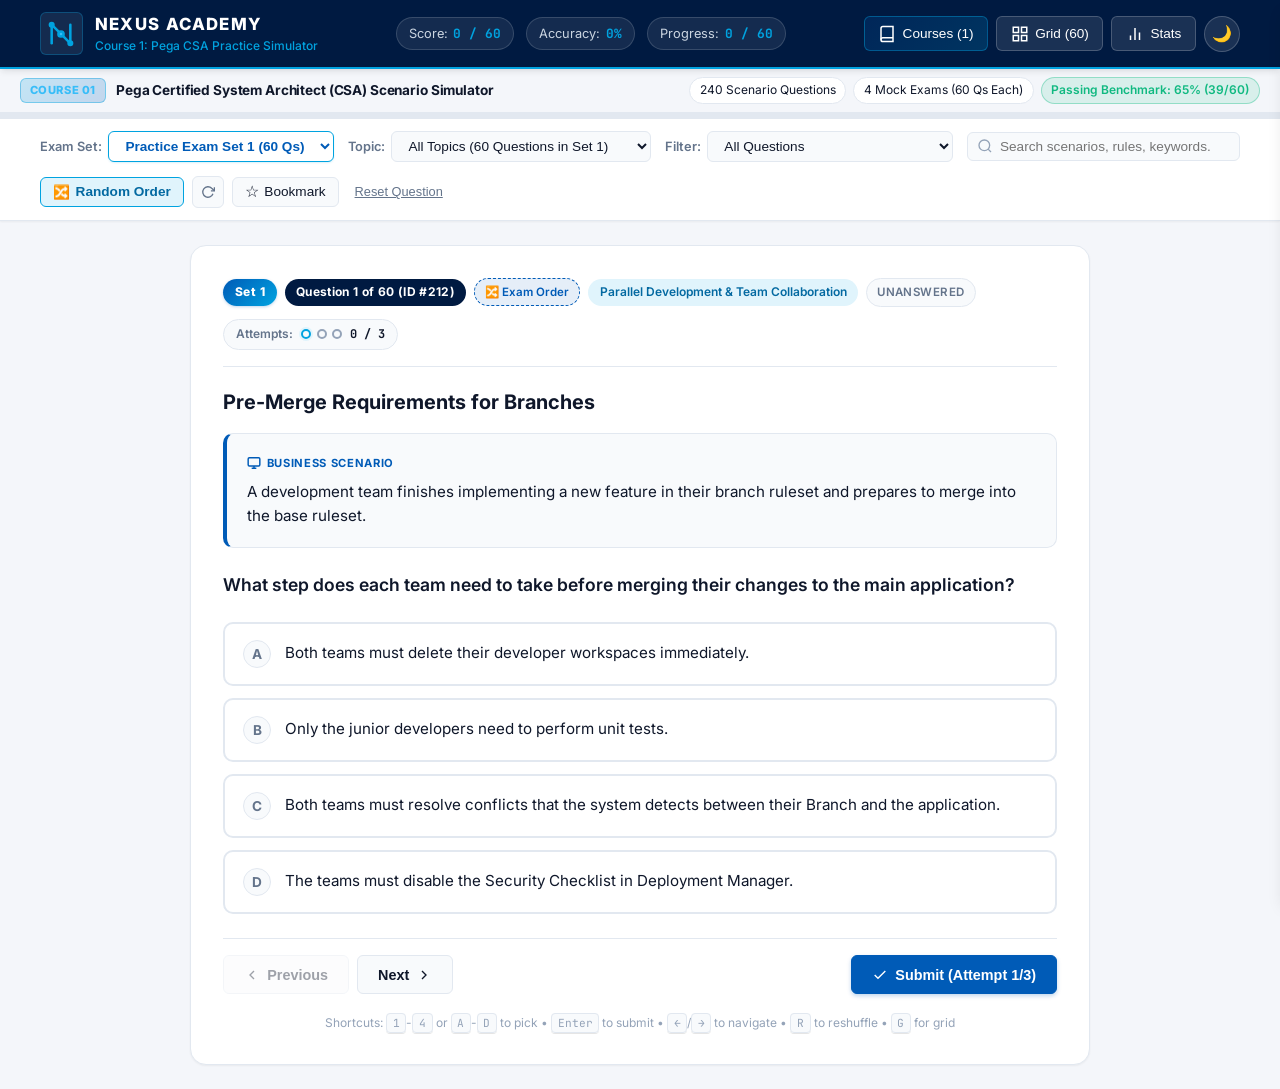
==== commit 2118c7d2: "fix: scope Course 1 strictly to Pega Certified System Architect (CSA)" ====
--- a/index.html
+++ b/index.html
@@ -4,7 +4,7 @@
   <meta charset="UTF-8">
   <meta name="viewport" content="width=device-width, initial-scale=1.0">
   <title>Nexus Academy | Pega Certified Practice Exam Simulator (Course 1)</title>
-  <meta name="description" content="Nexus Academy Enterprise Certification Platform. Course 1: Pega Certified System Architect (CSA/CSSA) Exam Simulator with 240 audited scenarios and 4 balanced mock tests.">
+  <meta name="description" content="Nexus Academy Enterprise Certification Platform. Course 1: Pega Certified System Architect (CSA) Exam Simulator with 240 audited scenarios and 4 balanced mock tests.">
   <meta name="theme-color" content="#001a41">
   <meta name="apple-mobile-web-app-capable" content="yes">
   <meta name="apple-mobile-web-app-status-bar-style" content="black-translucent">
@@ -104,7 +104,7 @@
     <div class="course-bar-container">
       <div class="course-breadcrumb">
         <span class="course-badge">COURSE 01</span>
-        <span class="course-name">Pega Certified System Architect (CSA & CSSA) Scenario Simulator</span>
+        <span class="course-name">Pega Certified System Architect (CSA) Scenario Simulator</span>
       </div>
       <div class="course-meta-tags">
         <span class="meta-tag">240 Scenario Questions</span>
@@ -428,8 +428,8 @@
               <span class="course-pill-number">COURSE 01</span>
               <span class="course-status-pill enrolled">Active • Enrolled</span>
             </div>
-            <h4 class="course-card-title">Pega Certified System Architect (CSA & CSSA) Scenario Simulator</h4>
-            <p class="course-card-desc">240 audited enterprise scenario questions partitioned across 4 balanced 60-question mock exams matching official Pega certification standards with a 65% passing target.</p>
+            <h4 class="course-card-title">Pega Certified System Architect (CSA) Scenario Simulator</h4>
+            <p class="course-card-desc">240 audited enterprise scenario questions partitioned across 4 balanced 60-question mock exams matching official Pega CSA certification standards with a 65% passing target.</p>
             <div class="course-card-stats">
               <span class="stat-badge">240 Scenario Questions</span>
               <span class="stat-badge">4 Mock Exams (60 Qs Each)</span>
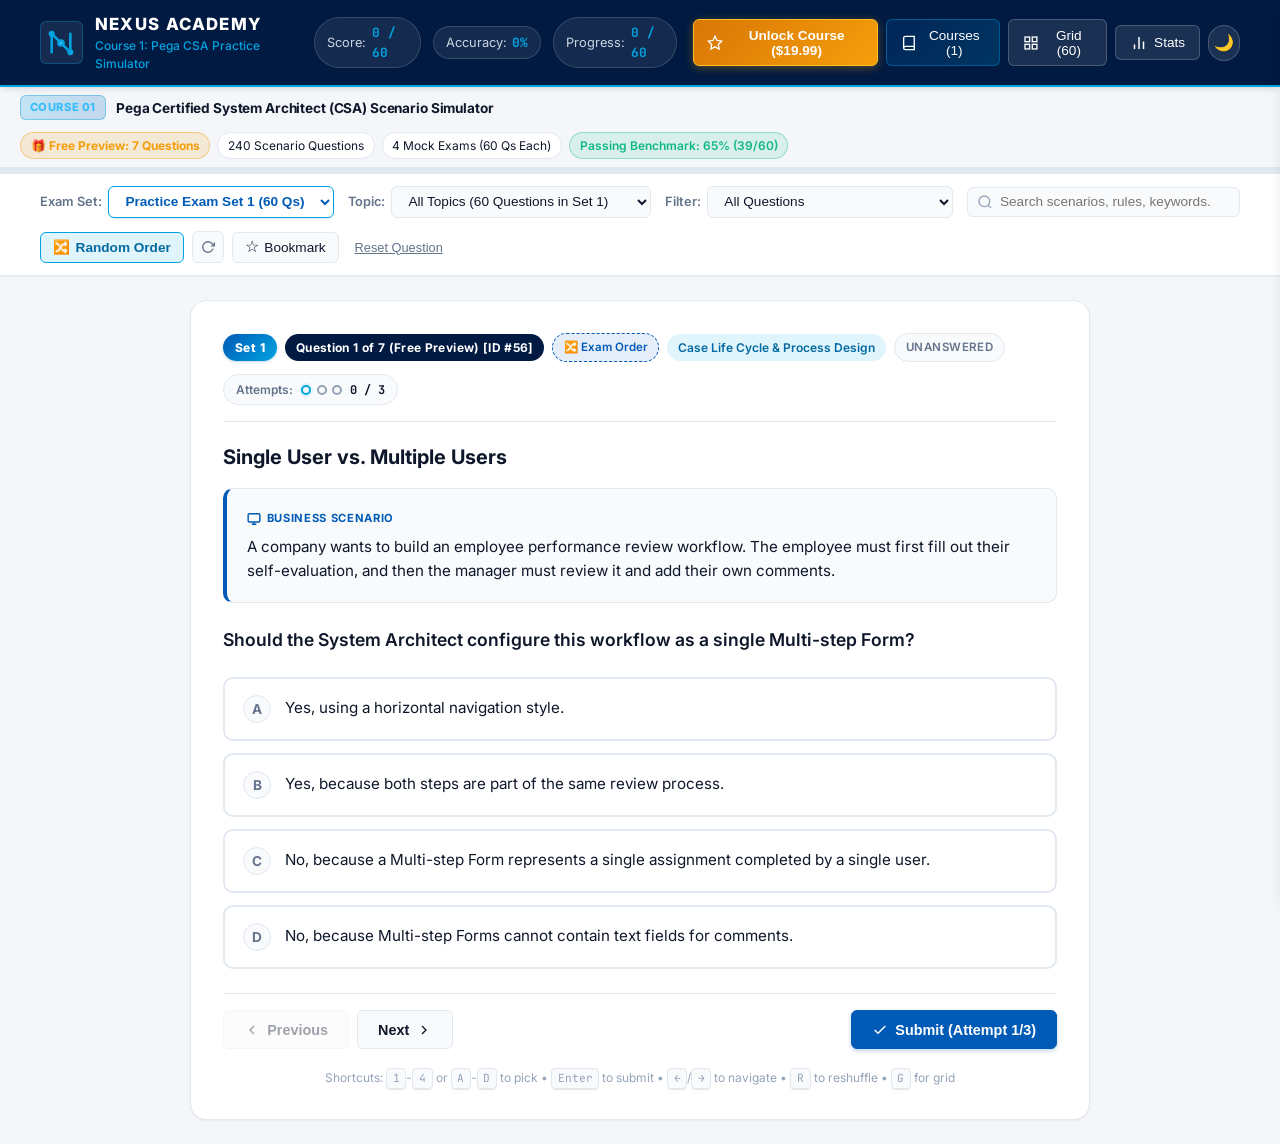
==== commit 06dfc1d5: "feat: implement 7-question free preview gate with .99 USD buy course paywall and access key unlock" ====
--- a/index.html
+++ b/index.html
@@ -56,6 +56,13 @@
       </div>
 
       <div class="header-actions">
+        <button id="btn-unlock-header" class="btn-icon btn-unlock-header" title="Unlock Full Course (240 Questions & 4 Mock Exams)">
+          <svg width="18" height="18" viewBox="0 0 24 24" fill="none" stroke="currentColor" stroke-width="2">
+            <path d="M12 2l3.09 6.26L22 9.27l-5 4.87 1.18 6.88L12 17.77l-6.18 3.25L7 14.14 2 9.27l6.91-1.01L12 2z"></path>
+          </svg>
+          <span class="btn-text" id="unlock-btn-text">Unlock Course ($19.99)</span>
+        </button>
+
         <button id="btn-courses-toggle" class="btn-icon btn-courses-toggle" title="View Nexus Academy Course Catalog">
           <svg width="18" height="18" viewBox="0 0 24 24" fill="none" stroke="currentColor" stroke-width="2">
             <path d="M4 19.5A2.5 2.5 0 0 1 6.5 17H20"></path>
@@ -107,6 +114,7 @@
         <span class="course-name">Pega Certified System Architect (CSA) Scenario Simulator</span>
       </div>
       <div class="course-meta-tags">
+        <span class="meta-tag trial-tag" id="course-access-tag">🎁 Free Preview: 7 Questions</span>
         <span class="meta-tag">240 Scenario Questions</span>
         <span class="meta-tag">4 Mock Exams (60 Qs Each)</span>
         <span class="meta-tag highlight">Passing Benchmark: 65% (39/60)</span>
@@ -480,6 +488,118 @@
     </div>
   </div>
 
+  <!-- Nexus Academy Paywall / Buy Course Modal -->
+  <div class="modal-backdrop" id="paywall-modal-backdrop" style="display: none;">
+    <div class="modal-card paywall-modal">
+      <div class="modal-header paywall-header">
+        <div class="paywall-header-tag">
+          <span class="pro-tag">⭐ NEXUS ACADEMY PRO</span>
+          <h3>Unlock All 240 Pega CSA Exam Scenarios</h3>
+        </div>
+        <button class="modal-close" id="paywall-modal-close">&times;</button>
+      </div>
+
+      <div class="modal-body paywall-body">
+        <div class="paywall-preview-notice">
+          <span class="lock-icon">🔒</span>
+          <div>
+            <strong>You've reached the end of the 7 Free Preview Questions!</strong>
+            <p>Upgrade to lifetime access to practice all 4 full mock exams, 240 audited questions, and comprehensive concept rationales.</p>
+          </div>
+        </div>
+
+        <!-- Pricing Card -->
+        <div class="paywall-pricing-card">
+          <div class="price-header">
+            <div class="price-left">
+              <span class="price-currency">$</span>
+              <span class="price-amount">19.99</span>
+              <span class="price-period">USD / Lifetime Access</span>
+            </div>
+            <div class="price-badge-discount">
+              <span class="original-price">$49.99</span>
+              <span class="discount-pill">60% OFF LAUNCH SALE</span>
+            </div>
+          </div>
+          <p class="price-subtext">One-time payment • No recurring monthly subscriptions • Instant unlock across all devices</p>
+        </div>
+
+        <!-- Features Checklist -->
+        <div class="paywall-features-grid">
+          <div class="paywall-feature-item">
+            <span class="feature-check">✓</span>
+            <div>
+              <strong>All 240 Audited Scenarios</strong>
+              <span>Full question bank partitioned across 4 balanced 60-question sets</span>
+            </div>
+          </div>
+          <div class="paywall-feature-item">
+            <span class="feature-check">✓</span>
+            <div>
+              <strong>Authentic 65% Benchmark</strong>
+              <span>Real-time pass/fail evaluation (39/60) matching Pearson VUE scoring</span>
+            </div>
+          </div>
+          <div class="paywall-feature-item">
+            <span class="feature-check">✓</span>
+            <div>
+              <strong>3-Attempt Feedback Engine</strong>
+              <span>Progressive hints mirroring Pega Academy before revealing technical rationale</span>
+            </div>
+          </div>
+          <div class="paywall-feature-item">
+            <span class="feature-check">✓</span>
+            <div>
+              <strong>Fisher-Yates Exam Shuffler</strong>
+              <span>Infinite randomized mock exams with 1-click reshuffle and persistence</span>
+            </div>
+          </div>
+          <div class="paywall-feature-item">
+            <span class="feature-check">✓</span>
+            <div>
+              <strong>Installable PWA App</strong>
+              <span>Works 100% offline on iPhone, Android, and Desktop from home screen</span>
+            </div>
+          </div>
+          <div class="paywall-feature-item">
+            <span class="feature-check">✓</span>
+            <div>
+              <strong>All 21 Syllabus Knowledge Areas</strong>
+              <span>Complete coverage from Routing & SLAs to ABAC Security & Constellation</span>
+            </div>
+          </div>
+        </div>
+
+        <!-- Direct Buy CTA -->
+        <div class="paywall-cta-section">
+          <a href="https://technonexus.gumroad.com/l/pegacsa" id="btn-buy-course" target="_blank" rel="noopener noreferrer" class="btn btn-buy-now">
+            <span>Buy Course — $19.99 USD</span>
+            <svg width="20" height="20" viewBox="0 0 24 24" fill="none" stroke="currentColor" stroke-width="2.5"><path d="M5 12h14"></path><path d="m12 5 7 7-7 7"></path></svg>
+          </a>
+          <div class="secure-checkout-row">
+            <span>🔒 256-Bit Secure Checkout</span>
+            <span>⚡ Instant Automated Activation</span>
+            <span>⭐ Lifetime Access</span>
+          </div>
+        </div>
+
+        <!-- License / Unlock Key Redeem Section -->
+        <div class="license-redeem-box">
+          <span class="redeem-title">Already purchased or have an Access Code?</span>
+          <div class="redeem-input-row">
+            <input type="text" id="input-license-key" placeholder="Enter Access Code (e.g. NEXUS2026)" autocomplete="off" />
+            <button id="btn-redeem-key" class="btn btn-secondary">Activate</button>
+          </div>
+          <span class="redeem-hint" id="redeem-hint">Enter your order code or access key to unlock instantly.</span>
+        </div>
+
+        <div class="modal-actions-footer">
+          <button id="btn-close-paywall" class="btn btn-secondary">Back to Preview (7 Qs)</button>
+        </div>
+      </div>
+    </div>
+  </div>
+
   <!-- Notification Toast -->
   <div class="toast-container" id="toast-container"></div>
 
--- a/styles.css
+++ b/styles.css
@@ -1759,3 +1759,296 @@
   background: linear-gradient(135deg, rgba(0, 91, 183, 0.35), rgba(0, 163, 224, 0.35));
   border-color: #38bdf8;
 }
+
+/* ==========================================================================
+   Paywall & Buy Course Page / Modal ($19.99 USD)
+   ========================================================================== */
+.btn-unlock-header {
+  background: linear-gradient(135deg, #d97706, #f59e0b);
+  border: 1px solid #fbbf24;
+  color: #ffffff !important;
+  font-weight: 700;
+  box-shadow: 0 2px 8px rgba(245, 158, 11, 0.35);
+  animation: pulse-gold 3s infinite ease-in-out;
+}
+
+.btn-unlock-header:hover {
+  background: linear-gradient(135deg, #b45309, #d97706);
+  border-color: #fde68a;
+  transform: translateY(-1px);
+  box-shadow: 0 4px 12px rgba(245, 158, 11, 0.5);
+}
+
+.btn-unlock-header.unlocked {
+  background: linear-gradient(135deg, rgba(16, 185, 129, 0.2), rgba(5, 150, 105, 0.2));
+  border-color: #10b981;
+  color: #34d399 !important;
+  box-shadow: none;
+  animation: none;
+}
+
+@keyframes pulse-gold {
+  0%, 100% { box-shadow: 0 2px 8px rgba(245, 158, 11, 0.3); }
+  50% { box-shadow: 0 3px 15px rgba(245, 158, 11, 0.6); }
+}
+
+.meta-tag.trial-tag {
+  background: rgba(245, 158, 11, 0.15);
+  border-color: rgba(245, 158, 11, 0.4);
+  color: #f59e0b;
+  font-weight: 700;
+}
+
+.meta-tag.pro-tag {
+  background: rgba(16, 185, 129, 0.15);
+  border-color: rgba(16, 185, 129, 0.4);
+  color: #10b981;
+  font-weight: 700;
+}
+
+/* Grid button locked state */
+.grid-btn.locked {
+  background: var(--bg-surface) !important;
+  color: var(--text-muted) !important;
+  border-style: dashed !important;
+  opacity: 0.7;
+}
+
+.grid-btn.locked:hover {
+  opacity: 1;
+  border-color: #f59e0b !important;
+  color: #f59e0b !important;
+}
+
+.grid-btn.locked::after {
+  content: '🔒';
+  position: absolute;
+  top: -4px;
+  right: -2px;
+  font-size: 0.65rem;
+}
+
+/* Paywall Modal */
+.paywall-modal {
+  max-width: 660px;
+}
+
+.paywall-header .pro-tag {
+  font-size: 0.72rem;
+  font-weight: 800;
+  letter-spacing: 0.12em;
+  color: #fbbf24;
+}
+
+.paywall-preview-notice {
+  display: flex;
+  gap: 0.85rem;
+  align-items: center;
+  background: rgba(245, 158, 11, 0.1);
+  border: 1px solid rgba(245, 158, 11, 0.35);
+  border-radius: var(--radius-sm);
+  padding: 0.75rem 1rem;
+  margin-bottom: 1.25rem;
+}
+
+.paywall-preview-notice .lock-icon {
+  font-size: 1.6rem;
+}
+
+.paywall-preview-notice strong {
+  display: block;
+  font-size: 0.9rem;
+  color: var(--text-primary);
+  margin-bottom: 0.2rem;
+}
+
+.paywall-preview-notice p {
+  font-size: 0.8rem;
+  color: var(--text-secondary);
+  margin: 0;
+}
+
+.paywall-pricing-card {
+  background: linear-gradient(135deg, rgba(0, 91, 183, 0.12), rgba(0, 163, 224, 0.12));
+  border: 1px solid var(--pega-cyan);
+  border-radius: var(--radius-md);
+  padding: 1.2rem;
+  margin-bottom: 1.25rem;
+}
+
+.paywall-pricing-card .price-header {
+  display: flex;
+  justify-content: space-between;
+  align-items: center;
+}
+
+.paywall-pricing-card .price-left {
+  display: flex;
+  align-items: baseline;
+}
+
+.paywall-pricing-card .price-currency {
+  font-size: 1.4rem;
+  font-weight: 700;
+  color: var(--pega-cyan);
+}
+
+.paywall-pricing-card .price-amount {
+  font-size: 2.6rem;
+  font-weight: 800;
+  color: var(--text-primary);
+  line-height: 1;
+  letter-spacing: -0.03em;
+}
+
+.paywall-pricing-card .price-period {
+  font-size: 0.85rem;
+  color: var(--text-secondary);
+  margin-left: 0.35rem;
+}
+
+.paywall-pricing-card .price-badge-discount {
+  display: flex;
+  align-items: center;
+  gap: 0.5rem;
+}
+
+.paywall-pricing-card .original-price {
+  text-decoration: line-through;
+  color: var(--text-muted);
+  font-size: 1.15rem;
+  font-weight: 500;
+}
+
+.paywall-pricing-card .discount-pill {
+  background: #ef4444;
+  color: #ffffff;
+  font-size: 0.72rem;
+  font-weight: 800;
+  padding: 0.25rem 0.6rem;
+  border-radius: 9999px;
+  letter-spacing: 0.05em;
+}
+
+.paywall-pricing-card .price-subtext {
+  font-size: 0.8rem;
+  color: var(--text-secondary);
+  margin: 0.5rem 0 0 0;
+}
+
+.paywall-features-grid {
+  display: grid;
+  grid-template-columns: 1fr 1fr;
+  gap: 0.85rem;
+  margin-bottom: 1.4rem;
+}
+
+@media (max-width: 600px) {
+  .paywall-features-grid {
+    grid-template-columns: 1fr;
+  }
+}
+
+.paywall-feature-item {
+  display: flex;
+  gap: 0.55rem;
+  align-items: flex-start;
+}
+
+.paywall-feature-item .feature-check {
+  color: #10b981;
+  font-weight: 800;
+  font-size: 1rem;
+  line-height: 1.2;
+}
+
+.paywall-feature-item strong {
+  display: block;
+  font-size: 0.85rem;
+  color: var(--text-primary);
+  margin-bottom: 0.15rem;
+}
+
+.paywall-feature-item span {
+  font-size: 0.76rem;
+  color: var(--text-secondary);
+  line-height: 1.35;
+}
+
+.paywall-cta-section {
+  text-align: center;
+  margin-bottom: 1.25rem;
+}
+
+.btn-buy-now {
+  display: flex;
+  align-items: center;
+  justify-content: center;
+  gap: 0.6rem;
+  width: 100%;
+  padding: 0.95rem 1.5rem;
+  font-size: 1.1rem;
+  font-weight: 800;
+  color: #ffffff !important;
+  background: linear-gradient(135deg, #059669 0%, #10b981 100%);
+  border: none;
+  border-radius: var(--radius-sm);
+  text-decoration: none;
+  cursor: pointer;
+  box-shadow: 0 4px 16px rgba(16, 185, 129, 0.4);
+  transition: transform 0.2s, box-shadow 0.2s;
+}
+
+.btn-buy-now:hover {
+  transform: translateY(-2px);
+  box-shadow: 0 6px 22px rgba(16, 185, 129, 0.6);
+}
+
+.secure-checkout-row {
+  display: flex;
+  justify-content: center;
+  gap: 1.25rem;
+  font-size: 0.75rem;
+  color: var(--text-muted);
+  margin-top: 0.65rem;
+  flex-wrap: wrap;
+}
+
+.license-redeem-box {
+  background: var(--bg-surface);
+  border: 1px dashed var(--border-subtle);
+  border-radius: var(--radius-sm);
+  padding: 0.85rem;
+  margin-bottom: 1rem;
+}
+
+.license-redeem-box .redeem-title {
+  display: block;
+  font-size: 0.8rem;
+  font-weight: 600;
+  color: var(--text-secondary);
+  margin-bottom: 0.45rem;
+}
+
+.license-redeem-box .redeem-input-row {
+  display: flex;
+  gap: 0.5rem;
+}
+
+.license-redeem-box input {
+  flex: 1;
+  padding: 0.45rem 0.75rem;
+  border: 1px solid var(--border-subtle);
+  border-radius: var(--radius-sm);
+  font-size: 0.85rem;
+  background: var(--bg-card);
+  color: var(--text-primary);
+  text-transform: uppercase;
+}
+
+.license-redeem-box .redeem-hint {
+  display: block;
+  font-size: 0.72rem;
+  color: var(--text-muted);
+  margin-top: 0.35rem;
+}
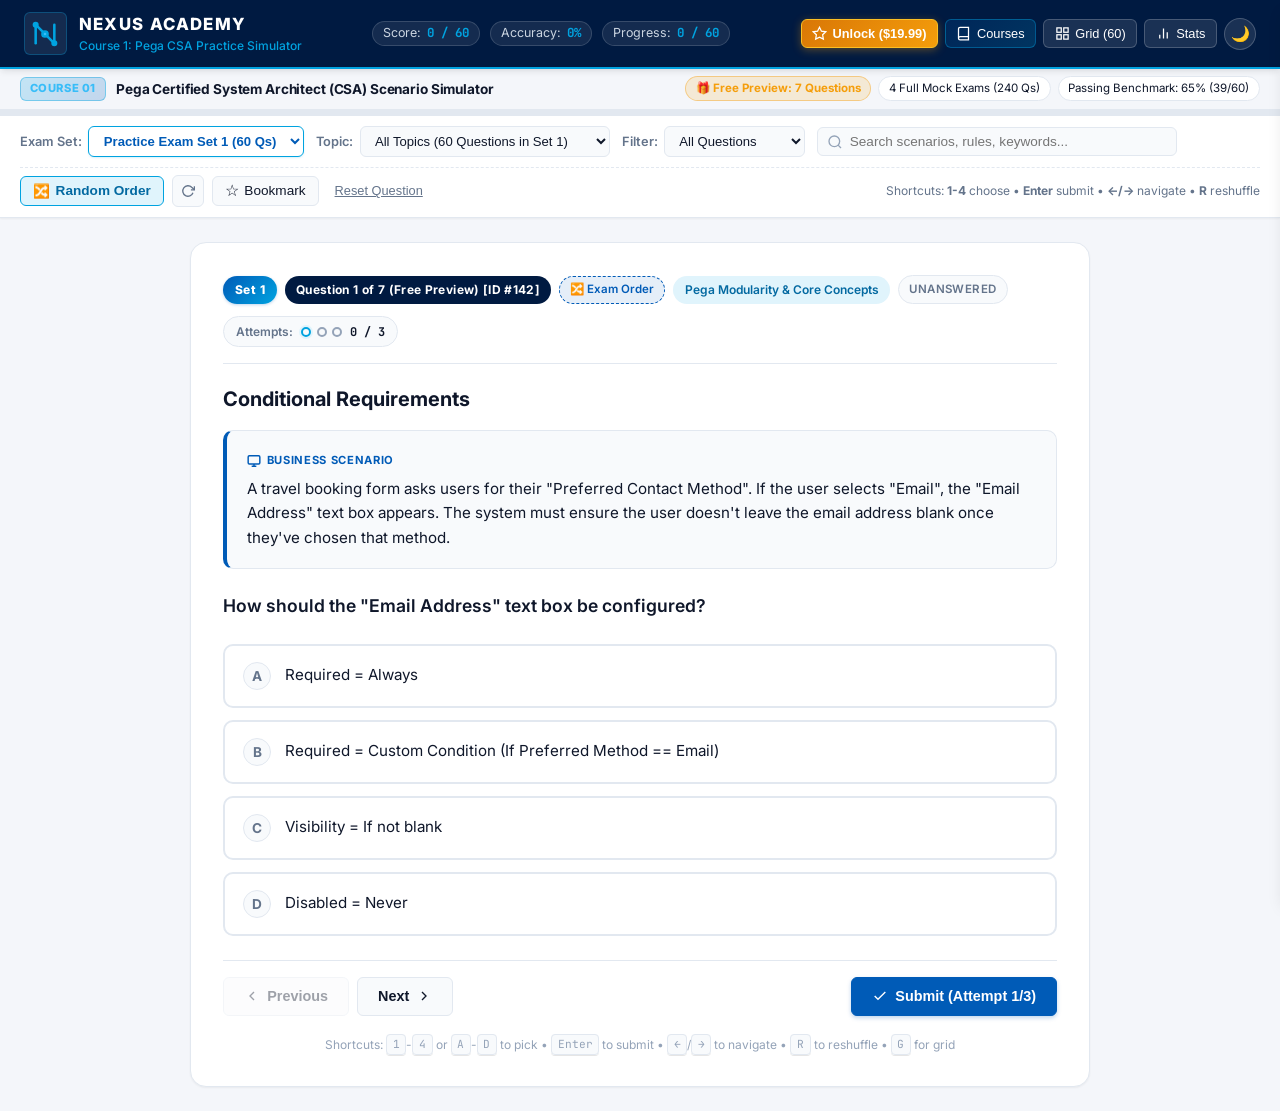
==== commit 3ca80eb2: "fix(ui): stabilize header stat pills and organize toolbar into structured 2-tier layout" ====
--- a/index.html
+++ b/index.html
@@ -57,31 +57,31 @@
 
       <div class="header-actions">
         <button id="btn-unlock-header" class="btn-icon btn-unlock-header" title="Unlock Full Course (240 Questions & 4 Mock Exams)">
-          <svg width="18" height="18" viewBox="0 0 24 24" fill="none" stroke="currentColor" stroke-width="2">
+          <svg width="15" height="15" viewBox="0 0 24 24" fill="none" stroke="currentColor" stroke-width="2">
             <path d="M12 2l3.09 6.26L22 9.27l-5 4.87 1.18 6.88L12 17.77l-6.18 3.25L7 14.14 2 9.27l6.91-1.01L12 2z"></path>
           </svg>
-          <span class="btn-text" id="unlock-btn-text">Unlock Course ($19.99)</span>
+          <span class="btn-text" id="unlock-btn-text">Unlock ($19.99)</span>
         </button>
 
         <button id="btn-courses-toggle" class="btn-icon btn-courses-toggle" title="View Nexus Academy Course Catalog">
-          <svg width="18" height="18" viewBox="0 0 24 24" fill="none" stroke="currentColor" stroke-width="2">
+          <svg width="15" height="15" viewBox="0 0 24 24" fill="none" stroke="currentColor" stroke-width="2">
             <path d="M4 19.5A2.5 2.5 0 0 1 6.5 17H20"></path>
             <path d="M6.5 2H20v20H6.5A2.5 2.5 0 0 1 4 19.5v-15A2.5 2.5 0 0 1 6.5 2z"></path>
           </svg>
-          <span class="btn-text">Courses (1)</span>
+          <span class="btn-text">Courses</span>
         </button>
 
         <button id="btn-install-app" class="btn-icon btn-install-app" title="Install Nexus Academy as App" style="display: none;">
-          <svg width="18" height="18" viewBox="0 0 24 24" fill="none" stroke="currentColor" stroke-width="2">
+          <svg width="15" height="15" viewBox="0 0 24 24" fill="none" stroke="currentColor" stroke-width="2">
             <path d="M21 15v4a2 2 0 0 1-2 2H5a2 2 0 0 1-2-2v-4"></path>
             <polyline points="7 10 12 15 17 10"></polyline>
             <line x1="12" y1="15" x2="12" y2="3"></line>
           </svg>
-          <span class="btn-text">Install App</span>
+          <span class="btn-text">Install</span>
         </button>
 
         <button id="btn-grid-toggle" class="btn-icon" title="View Question Grid (Navigator)">
-          <svg width="18" height="18" viewBox="0 0 24 24" fill="none" stroke="currentColor" stroke-width="2">
+          <svg width="15" height="15" viewBox="0 0 24 24" fill="none" stroke="currentColor" stroke-width="2">
             <rect x="3" y="3" width="7" height="7"></rect>
             <rect x="14" y="3" width="7" height="7"></rect>
             <rect x="14" y="14" width="7" height="7"></rect>
@@ -91,7 +91,7 @@
         </button>
 
         <button id="btn-summary-toggle" class="btn-icon" title="View Scorecard & Mastery Breakdown">
-          <svg width="18" height="18" viewBox="0 0 24 24" fill="none" stroke="currentColor" stroke-width="2">
+          <svg width="15" height="15" viewBox="0 0 24 24" fill="none" stroke="currentColor" stroke-width="2">
             <path d="M18 20V10"></path>
             <path d="M12 20V4"></path>
             <path d="M6 20v-6"></path>
@@ -115,8 +115,7 @@
       </div>
       <div class="course-meta-tags">
         <span class="meta-tag trial-tag" id="course-access-tag">🎁 Free Preview: 7 Questions</span>
-        <span class="meta-tag">240 Scenario Questions</span>
-        <span class="meta-tag">4 Mock Exams (60 Qs Each)</span>
+        <span class="meta-tag">4 Full Mock Exams (240 Qs)</span>
         <span class="meta-tag highlight">Passing Benchmark: 65% (39/60)</span>
       </div>
     </div>
@@ -134,61 +133,70 @@
   <!-- Filter & Controls Toolbar -->
   <div class="toolbar-section">
     <div class="toolbar-container">
-      <div class="filter-group exam-set-filter-group">
-        <label for="exam-set-select" class="filter-label">Exam Set:</label>
-        <select id="exam-set-select" class="dropdown-filter exam-set-dropdown" title="Select between 4 balanced 60-question mock exams or all 240 questions">
-          <option value="1">Practice Exam Set 1 (60 Qs)</option>
-          <option value="2">Practice Exam Set 2 (60 Qs)</option>
-          <option value="3">Practice Exam Set 3 (60 Qs)</option>
-          <option value="4">Practice Exam Set 4 (60 Qs)</option>
-          <option value="all">All Practice Bank (240 Qs)</option>
-        </select>
-      </div>
-
-      <div class="filter-group">
-        <label for="category-select" class="filter-label">Topic:</label>
-        <select id="category-select" class="dropdown-filter">
-          <option value="all">All Topics (60 Questions)</option>
-        </select>
-      </div>
-
-      <div class="filter-group">
-        <label for="status-filter" class="filter-label">Filter:</label>
-        <select id="status-filter" class="dropdown-filter">
-          <option value="all">All Questions</option>
-          <option value="unanswered">Unanswered</option>
-          <option value="in_progress">In Progress (Attempts remaining)</option>
-          <option value="correct">Solved Correctly</option>
-          <option value="revealed">Revealed (3 Failed Attempts)</option>
-          <option value="bookmarked">Bookmarked (★)</option>
-        </select>
-      </div>
-
-      <div class="search-box">
-        <svg class="search-icon" width="16" height="16" viewBox="0 0 24 24" fill="none" stroke="currentColor" stroke-width="2">
-          <circle cx="11" cy="11" r="8"></circle>
-          <line x1="21" y1="21" x2="16.65" y2="16.65"></line>
-        </svg>
-        <input type="text" id="search-input" placeholder="Search scenarios, rules, keywords...">
-        <button id="search-clear" class="btn-clear" style="display: none;">&times;</button>
-      </div>
-
-      <div class="toolbar-buttons">
-        <button id="btn-shuffle-toggle" class="btn-shuffle active" title="Toggle between Random Exam Order and Original Topic Order">
-          <span class="shuffle-icon">🔀</span> <span id="shuffle-btn-text">Random Order</span>
-        </button>
-        <button id="btn-reshuffle" class="btn-reshuffle" title="Generate a fresh random exam order">
-          <svg width="14" height="14" viewBox="0 0 24 24" fill="none" stroke="currentColor" stroke-width="2.3">
-            <polyline points="23 4 23 10 17 10"></polyline>
-            <path d="M20.49 15a9 9 0 1 1-2.12-9.36L23 10"></path>
+      <!-- Row 1: Filters & Search -->
+      <div class="toolbar-row-filters">
+        <div class="filter-group exam-set-filter-group">
+          <label for="exam-set-select" class="filter-label">Exam Set:</label>
+          <select id="exam-set-select" class="dropdown-filter exam-set-dropdown" title="Select between 4 balanced 60-question mock exams or all 240 questions">
+            <option value="1">Practice Exam Set 1 (60 Qs)</option>
+            <option value="2">Practice Exam Set 2 (60 Qs)</option>
+            <option value="3">Practice Exam Set 3 (60 Qs)</option>
+            <option value="4">Practice Exam Set 4 (60 Qs)</option>
+            <option value="all">All Practice Bank (240 Qs)</option>
+          </select>
+        </div>
+
+        <div class="filter-group">
+          <label for="category-select" class="filter-label">Topic:</label>
+          <select id="category-select" class="dropdown-filter">
+            <option value="all">All Topics (60 Questions)</option>
+          </select>
+        </div>
+
+        <div class="filter-group">
+          <label for="status-filter" class="filter-label">Filter:</label>
+          <select id="status-filter" class="dropdown-filter">
+            <option value="all">All Questions</option>
+            <option value="unanswered">Unanswered</option>
+            <option value="in_progress">In Progress</option>
+            <option value="correct">Solved Correctly</option>
+            <option value="revealed">Revealed</option>
+            <option value="bookmarked">Bookmarked (★)</option>
+          </select>
+        </div>
+
+        <div class="search-box">
+          <svg class="search-icon" width="16" height="16" viewBox="0 0 24 24" fill="none" stroke="currentColor" stroke-width="2">
+            <circle cx="11" cy="11" r="8"></circle>
+            <line x1="21" y1="21" x2="16.65" y2="16.65"></line>
           </svg>
-        </button>
-        <button id="btn-bookmark" class="btn-bookmark" title="Bookmark this question for review">
-          <span class="bookmark-star">☆</span> Bookmark
-        </button>
-        <button id="btn-reset-q" class="btn-text-only" title="Reset this question's attempts">
-          Reset Question
-        </button>
+          <input type="text" id="search-input" placeholder="Search scenarios, rules, keywords...">
+          <button id="search-clear" class="btn-clear" style="display: none;">&times;</button>
+        </div>
+      </div>
+
+      <!-- Row 2: Exam Controls & Shortcuts -->
+      <div class="toolbar-row-actions">
+        <div class="toolbar-buttons">
+          <button id="btn-shuffle-toggle" class="btn-shuffle active" title="Toggle between Random Exam Order and Original Topic Order">
+            <span class="shuffle-icon">🔀</span> <span id="shuffle-btn-text">Random Order</span>
+          </button>
+          <button id="btn-reshuffle" class="btn-reshuffle" title="Generate a fresh random exam order">
+            <svg width="14" height="14" viewBox="0 0 24 24" fill="none" stroke="currentColor" stroke-width="2.3">
+              <polyline points="23 4 23 10 17 10"></polyline>
+              <path d="M20.49 15a9 9 0 1 1-2.12-9.36L23 10"></path>
+            </svg>
+          </button>
+          <button id="btn-bookmark" class="btn-bookmark" title="Bookmark this question for review">
+            <span class="bookmark-star">☆</span> Bookmark
+          </button>
+          <button id="btn-reset-q" class="btn-text-only" title="Reset this question's attempts">
+            Reset Question
+          </button>
+        </div>
+        <div class="toolbar-hint">
+          <span>Shortcuts: <strong>1-4</strong> choose • <strong>Enter</strong> submit • <strong>←/→</strong> navigate • <strong>R</strong> reshuffle</span>
+        </div>
       </div>
     </div>
   </div>
--- a/styles.css
+++ b/styles.css
@@ -101,7 +101,7 @@
 }
 
 .header-container {
-  max-width: 1200px;
+  max-width: 1360px;
   margin: 0 auto;
   display: flex;
   align-items: center;
@@ -115,6 +115,7 @@
   gap: 0.75rem;
   cursor: pointer;
   user-select: none;
+  flex-shrink: 0;
 }
 
 .brand-logo {
@@ -138,59 +139,69 @@
   font-weight: 800;
   letter-spacing: 0.08em;
   color: #ffffff;
+  white-space: nowrap;
 }
 
 .brand-subtitle {
   font-size: 0.75rem;
   color: var(--pega-cyan);
   font-weight: 500;
+  white-space: nowrap;
 }
 
 .header-center {
   display: flex;
   align-items: center;
-  gap: 0.75rem;
+  gap: 0.6rem;
+  flex-shrink: 0;
 }
 
 .stat-pill {
   background: rgba(255, 255, 255, 0.08);
   border: 1px solid rgba(255, 255, 255, 0.15);
-  padding: 0.35rem 0.75rem;
+  padding: 0.35rem 0.65rem;
   border-radius: var(--radius-full);
-  font-size: 0.8rem;
-  display: flex;
+  font-size: 0.78rem;
+  display: inline-flex;
   gap: 0.35rem;
   align-items: center;
+  white-space: nowrap;
+  flex-shrink: 0;
+  line-height: 1;
 }
 
 .stat-label {
   color: #cbd5e1;
+  white-space: nowrap;
 }
 
 .stat-value {
   font-weight: 700;
   color: var(--pega-cyan);
   font-family: 'JetBrains Mono', monospace;
+  white-space: nowrap;
 }
 
 .header-actions {
   display: flex;
   align-items: center;
-  gap: 0.5rem;
+  gap: 0.45rem;
+  flex-shrink: 0;
 }
 
 .btn-icon {
   background: rgba(255, 255, 255, 0.1);
   color: #ffffff;
   border: 1px solid rgba(255, 255, 255, 0.2);
-  padding: 0.45rem 0.85rem;
+  padding: 0.38rem 0.65rem;
   border-radius: var(--radius-sm);
-  display: flex;
-  align-items: center;
-  gap: 0.4rem;
-  font-size: 0.85rem;
+  display: inline-flex;
+  align-items: center;
+  gap: 0.35rem;
+  font-size: 0.8rem;
   font-weight: 500;
   cursor: pointer;
+  white-space: nowrap;
   transition: var(--transition);
 }
 
@@ -216,14 +227,15 @@
   background: rgba(255, 255, 255, 0.1);
   color: #ffffff;
   border: 1px solid rgba(255, 255, 255, 0.2);
-  width: 36px;
-  height: 36px;
+  width: 32px;
+  height: 32px;
   border-radius: var(--radius-full);
   display: flex;
   align-items: center;
   justify-content: center;
-  font-size: 1rem;
+  font-size: 0.95rem;
   cursor: pointer;
+  flex-shrink: 0;
   transition: var(--transition);
 }
 
@@ -268,18 +280,42 @@
 .toolbar-section {
   background: var(--bg-card);
   border-bottom: 1px solid var(--border-subtle);
-  padding: 0.75rem 1.5rem;
+  padding: 0.65rem 1.25rem;
   box-shadow: var(--shadow-sm);
 }
 
 .toolbar-container {
-  max-width: 1200px;
+  max-width: 1360px;
   margin: 0 auto;
   display: flex;
+  flex-direction: column;
+  gap: 0.6rem;
+}
+
+.toolbar-row-filters {
+  display: flex;
+  align-items: center;
+  gap: 0.75rem;
   flex-wrap: wrap;
+}
+
+.toolbar-row-actions {
+  display: flex;
   align-items: center;
   justify-content: space-between;
-  gap: 0.85rem;
+  gap: 0.75rem;
+  padding-top: 0.45rem;
+  border-top: 1px dashed var(--border-subtle);
+  flex-wrap: wrap;
+}
+
+.toolbar-hint {
+  font-size: 0.75rem;
+  color: var(--text-muted);
+}
+
+.toolbar-hint strong {
+  color: var(--text-secondary);
 }
 
 .filter-group {
@@ -292,6 +328,7 @@
   font-size: 0.8rem;
   font-weight: 600;
   color: var(--text-muted);
+  white-space: nowrap;
 }
 
 .dropdown-filter {
@@ -299,12 +336,12 @@
   color: var(--text-main);
   border: 1px solid var(--border-subtle);
   border-radius: var(--radius-sm);
-  padding: 0.4rem 0.75rem;
-  font-size: 0.85rem;
+  padding: 0.38rem 0.65rem;
+  font-size: 0.82rem;
   outline: none;
   cursor: pointer;
   transition: var(--transition);
-  max-width: 260px;
+  max-width: 250px;
 }
 
 .exam-set-dropdown {
@@ -330,8 +367,8 @@
   display: flex;
   align-items: center;
   flex: 1;
-  min-width: 220px;
-  max-width: 380px;
+  min-width: 200px;
+  max-width: 360px;
 }
 
 .search-icon {
@@ -1549,11 +1586,27 @@
 }
 
 /* Responsive queries */
-@media (max-width: 768px) {
+@media (max-width: 1100px) {
+  .header-actions .btn-text:not(#unlock-btn-text) {
+    display: none;
+  }
+}
+
+@media (max-width: 860px) {
   .header-center {
     display: none;
   }
-  .toolbar-container {
+  .toolbar-row-actions {
+    flex-direction: column;
+    align-items: flex-start;
+  }
+  .toolbar-hint {
+    display: none;
+  }
+}
+
+@media (max-width: 768px) {
+  .toolbar-row-filters {
     flex-direction: column;
     align-items: stretch;
   }
@@ -1578,18 +1631,18 @@
 .course-bar {
   background: var(--bg-surface);
   border-bottom: 1px solid var(--border-subtle);
-  padding: 0.5rem 1.25rem;
+  padding: 0.45rem 1.25rem;
   font-size: 0.85rem;
 }
 
 .course-bar-container {
-  max-width: 1300px;
+  max-width: 1360px;
   margin: 0 auto;
   display: flex;
   align-items: center;
   justify-content: space-between;
   flex-wrap: wrap;
-  gap: 0.75rem;
+  gap: 0.65rem;
 }
 
 .course-breadcrumb {
@@ -1605,14 +1658,16 @@
   font-size: 0.7rem;
   font-weight: 800;
   letter-spacing: 0.05em;
-  padding: 0.2rem 0.55rem;
+  padding: 0.18rem 0.55rem;
   border-radius: var(--radius-sm);
+  white-space: nowrap;
 }
 
 .course-name {
   font-weight: 700;
   color: var(--text-primary);
   letter-spacing: -0.01em;
+  white-space: nowrap;
 }
 
 .course-meta-tags {
@@ -1623,11 +1678,14 @@
 }
 
 .meta-tag {
-  font-size: 0.75rem;
-  padding: 0.2rem 0.6rem;
+  font-size: 0.72rem;
+  padding: 0.18rem 0.6rem;
   border-radius: 9999px;
   background: var(--bg-card);
   border: 1px solid var(--border-subtle);
+  color: var(--text-secondary);
+  white-space: nowrap;
+}
   color: var(--text-secondary);
 }
 
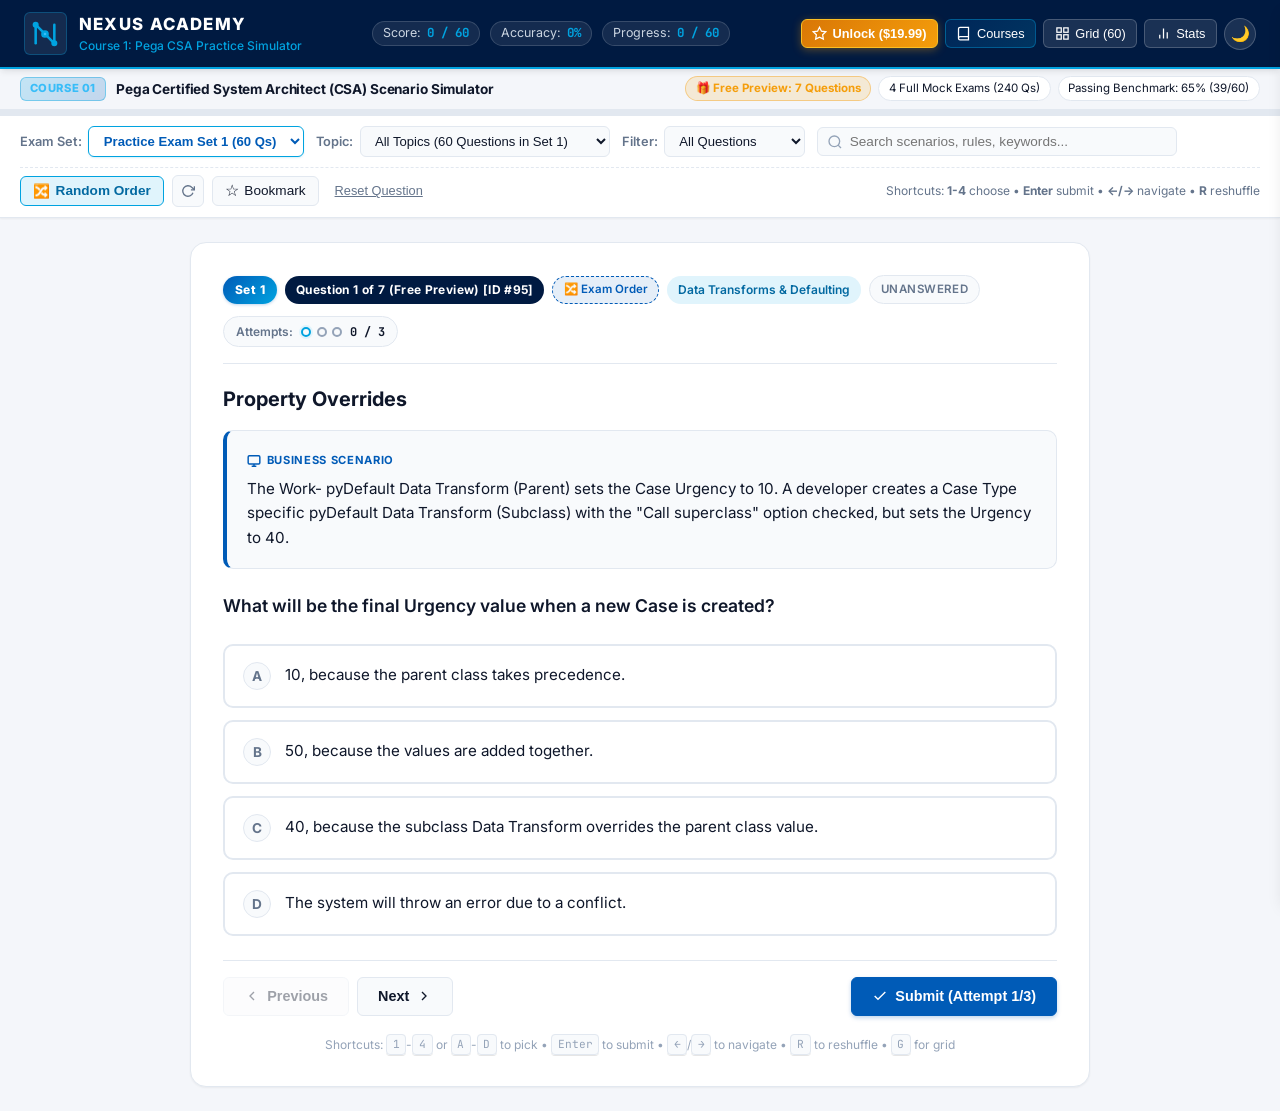
==== commit 04449b42: "fix(paywall): remove activation code from license key input placeholder" ====
--- a/index.html
+++ b/index.html
@@ -595,7 +595,7 @@
         <div class="license-redeem-box">
           <span class="redeem-title">Already purchased or have an Access Code?</span>
           <div class="redeem-input-row">
-            <input type="text" id="input-license-key" placeholder="Enter Access Code (e.g. NEXUS2026)" autocomplete="off" />
+            <input type="text" id="input-license-key" placeholder="Enter Access Code" autocomplete="off" />
             <button id="btn-redeem-key" class="btn btn-secondary">Activate</button>
           </div>
           <span class="redeem-hint" id="redeem-hint">Enter your order code or access key to unlock instantly.</span>
